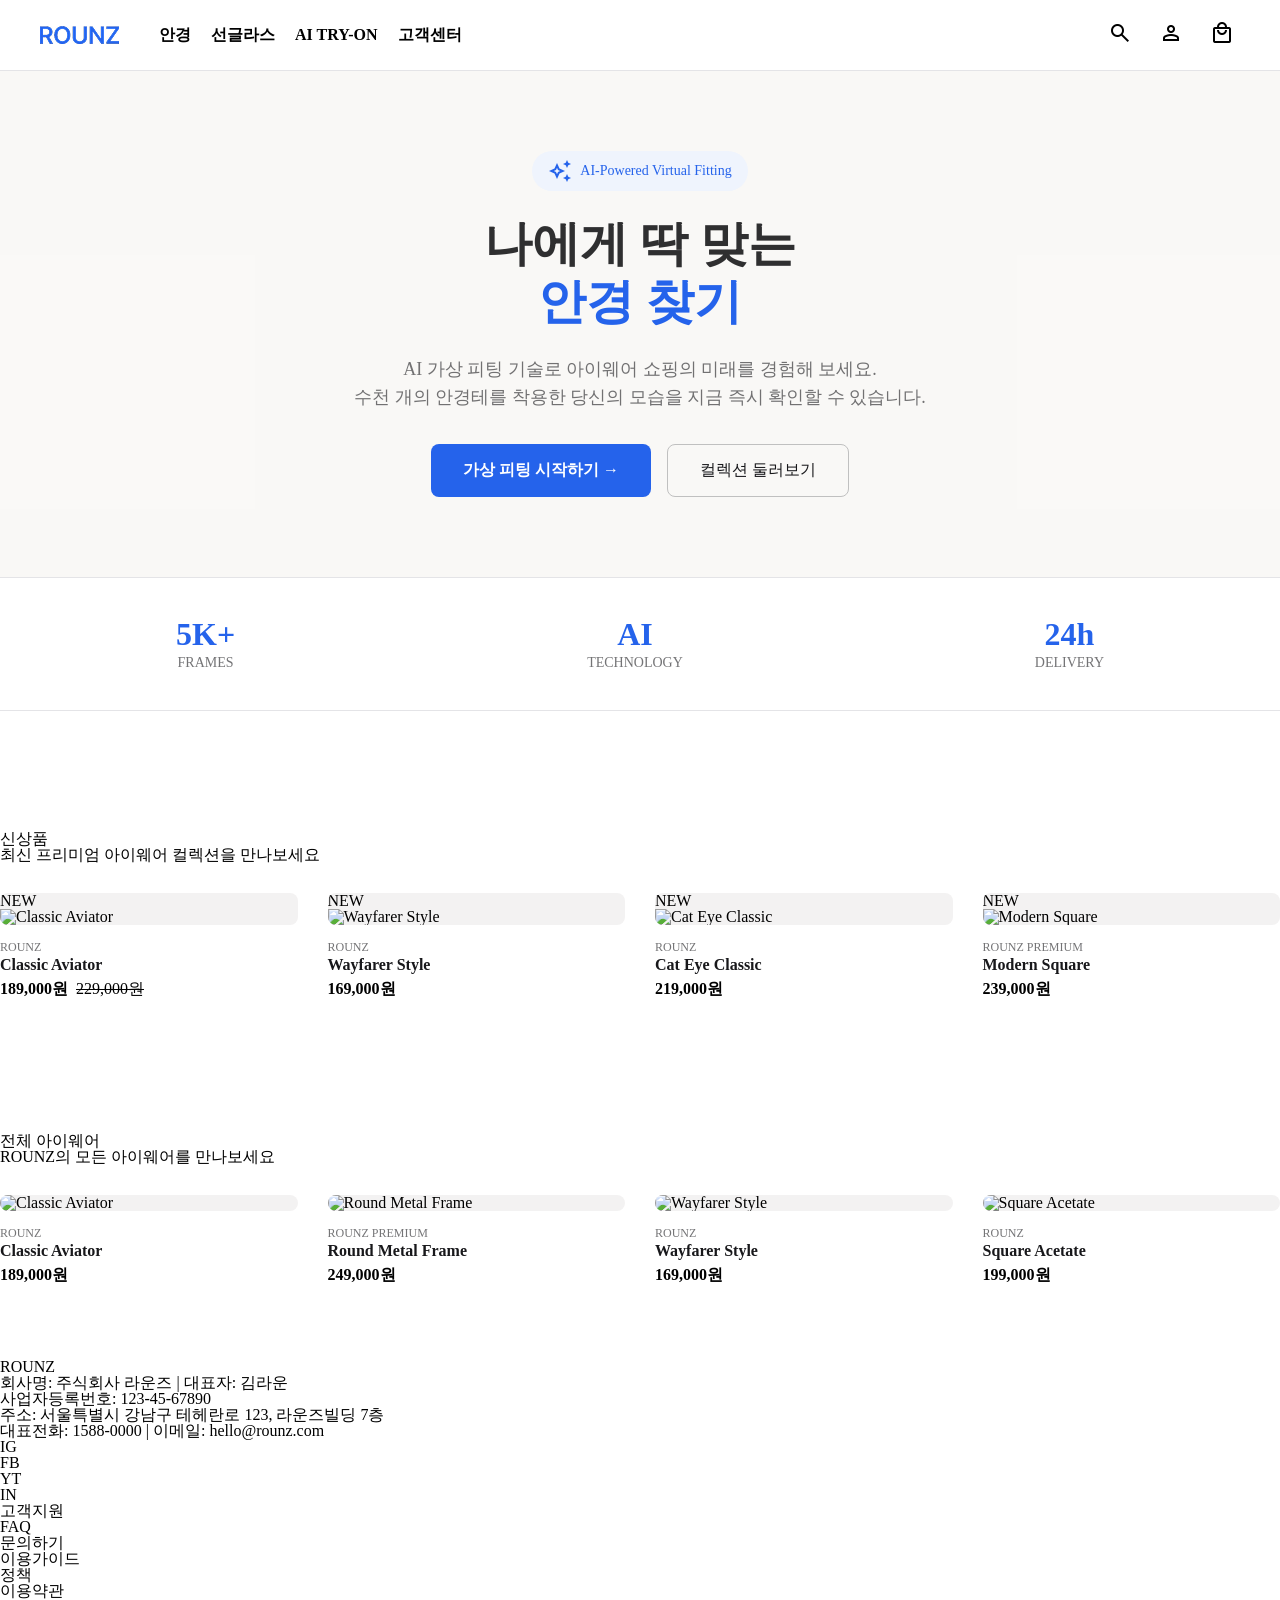
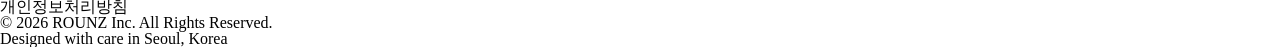
==== index.html @ 9fb31e86 "feat: 섹션 헤더 스타일링 및 컬러 변수 적용" ====
<!doctype html>
<html lang="ko">
  <head>
    <meta charset="UTF-8" />
    <meta name="viewport" content="width=device-width, initial-scale=1.0" />
    <title>ROUNZ - 2차 프로젝트</title>

    <link rel="preconnect" href="https://fonts.googleapis.com" />
    <link rel="preconnect" href="https://fonts.gstatic.com" crossorigin />
    <link
      href="https://fonts.googleapis.com/css2?family=Inter:wght@400;500;600;700&display=swap"
      rel="stylesheet"
    />

    <link
      rel="stylesheet"
      href="https://fonts.googleapis.com/css2?family=Material+Symbols+Outlined:opsz,wght,FILL,GRAD@24,400,0,0"
    />

    <link rel="stylesheet" href="./css/normalize.css" />
    <link rel="stylesheet" href="./css/reset.css" />
    <link rel="stylesheet" href="./css/common.css" />
  </head>
  <body>
    <!-- 메인 페이지 - 최수민 시작 -->
    <div class="app-container">
      <header class="header">
        <div class="header-left">
          <h1 class="logo">
            <a href="/">
              <img src="./img/LOGO-img.png" alt="ROUNZ" />
              <span class="blind">ROUNZ 로고</span>
            </a>
          </h1>

          <nav class="gnb">
            <ul class="gnb-list">
              <li><a href="#">안경</a></li>
              <li><a href="#">선글라스</a></li>
              <li><a href="#">AI TRY-ON</a></li>
              <li><a href="#">고객센터</a></li>
            </ul>
          </nav>
        </div>

        <div class="header-actions">
          <button class="icon-btn search-btn">
            <span class="material-symbols-outlined">search</span>
            <span class="blind">검색</span>
          </button>
          <button class="icon-btn user-btn">
            <span class="material-symbols-outlined">person</span>
            <span class="blind">마이페이지</span>
          </button>
          <button class="icon-btn cart-btn">
            <span class="material-symbols-outlined">local_mall</span>
            <span class="blind">장바구니</span>
          </button>
        </div>
      </header>

      <main>
        <section class="hero-section">
          <div class="ai-badge">
            <span class="material-symbols-outlined">auto_awesome</span>
            AI-Powered Virtual Fitting
          </div>
          <h1 class="hero-title">
            나에게 딱 맞는<br />
            <span class="text-primary">안경 찾기</span>
          </h1>
          <p class="hero-desc">
            AI 가상 피팅 기술로 아이웨어 쇼핑의 미래를 경험해 보세요.<br />
            수천 개의 안경테를 착용한 당신의 모습을 지금 즉시 확인할 수
            있습니다.
          </p>

          <div class="hero-buttons">
            <button class="btn primary-btn">가상 피팅 시작하기 →</button>
            <button class="btn secondary-btn">컬렉션 둘러보기</button>
          </div>
        </section>

        <section class="stats-section">
          <ul class="stats-list">
            <li class="stat-item">
              <strong class="stat-value">5K+</strong>
              <span class="stat-label">Frames</span>
            </li>
            <li class="stat-item">
              <strong class="stat-value">AI</strong>
              <span class="stat-label">Technology</span>
            </li>
            <li class="stat-item">
              <strong class="stat-value">24h</strong>
              <span class="stat-label">Delivery</span>
            </li>
          </ul>
        </section>

        <section class="product-section new-arrivals">
          <div class="section-header">
            <h2 class="section-title">신상품</h2>
            <p class="section-desc">
              최신 프리미엄 아이웨어 컬렉션을 만나보세요
            </p>
          </div>

          <ul class="product-grid">
            <li class="product-card">
              <div class="product-image-area">
                <span class="badge new-badge">NEW</span>
                <img
                  src="https://placehold.co/400x400/eeeeee/999999?text=Image"
                  alt="Classic Aviator"
                />
              </div>
              <div class="product-info">
                <span class="product-brand">ROUNZ</span>
                <h3 class="product-name">Classic Aviator</h3>
                <div class="color-options">
                  <span class="color-swatch silver"></span>
                  <span class="color-swatch yellow"></span>
                  <span class="color-swatch black"></span>
                </div>
                <div class="product-price-area">
                  <strong class="price">189,000원</strong>
                  <del class="original-price">229,000원</del>
                </div>
              </div>
            </li>
            <li class="product-card">
              <div class="product-image-area">
                <span class="badge new-badge">NEW</span>
                <img
                  src="https://placehold.co/400x400/eeeeee/999999?text=Image"
                  alt="Wayfarer Style"
                />
              </div>
              <div class="product-info">
                <span class="product-brand">ROUNZ</span>
                <h3 class="product-name">Wayfarer Style</h3>
                <div class="color-options">
                  <span class="color-swatch black"></span>
                  <span class="color-swatch brown"></span>
                </div>
                <div class="product-price-area">
                  <strong class="price">169,000원</strong>
                </div>
              </div>
            </li>
            <li class="product-card">
              <div class="product-image-area">
                <span class="badge new-badge">NEW</span>
                <img
                  src="https://placehold.co/400x400/eeeeee/999999?text=Image"
                  alt="Cat Eye Classic"
                />
              </div>
              <div class="product-info">
                <span class="product-brand">ROUNZ</span>
                <h3 class="product-name">Cat Eye Classic</h3>
                <div class="color-options">
                  <span class="color-swatch black"></span>
                  <span class="color-swatch brown"></span>
                  <span class="color-swatch silver"></span>
                </div>
                <div class="product-price-area">
                  <strong class="price">219,000원</strong>
                </div>
              </div>
            </li>
            <li class="product-card">
              <div class="product-image-area">
                <span class="badge new-badge">NEW</span>
                <img
                  src="https://placehold.co/400x400/eeeeee/999999?text=Image"
                  alt="Modern Square"
                />
              </div>
              <div class="product-info">
                <span class="product-brand">ROUNZ PREMIUM</span>
                <h3 class="product-name">Modern Square</h3>
                <div class="color-options">
                  <span class="color-swatch black"></span>
                </div>
                <div class="product-price-area">
                  <strong class="price">239,000원</strong>
                </div>
              </div>
            </li>
          </ul>
        </section>

        <section class="product-section all-eyewear">
          <div class="section-header">
            <h2 class="section-title">전체 아이웨어</h2>
            <p class="section-subtitle">ROUNZ의 모든 아이웨어를 만나보세요</p>
          </div>

          <ul class="product-grid">
            <li class="product-card">
              <div class="product-image-area">
                <img
                  src="https://placehold.co/400x400/eeeeee/999999?text=Image+1"
                  alt="Classic Aviator"
                />
              </div>
              <div class="product-info">
                <span class="product-brand">ROUNZ</span>
                <h3 class="product-name">Classic Aviator</h3>
                <div class="product-price-area">
                  <strong class="price">189,000원</strong>
                </div>
              </div>
            </li>
            <li class="product-card">
              <div class="product-image-area">
                <img
                  src="https://placehold.co/400x400/eeeeee/999999?text=Image+2"
                  alt="Round Metal Frame"
                />
              </div>
              <div class="product-info">
                <span class="product-brand">ROUNZ PREMIUM</span>
                <h3 class="product-name">Round Metal Frame</h3>
                <div class="product-price-area">
                  <strong class="price">249,000원</strong>
                </div>
              </div>
            </li>
            <li class="product-card">
              <div class="product-image-area">
                <img
                  src="https://placehold.co/400x400/eeeeee/999999?text=Image+3"
                  alt="Wayfarer Style"
                />
              </div>
              <div class="product-info">
                <span class="product-brand">ROUNZ</span>
                <h3 class="product-name">Wayfarer Style</h3>
                <div class="product-price-area">
                  <strong class="price">169,000원</strong>
                </div>
              </div>
            </li>
            <li class="product-card">
              <div class="product-image-area">
                <img
                  src="https://placehold.co/400x400/eeeeee/999999?text=Image+4"
                  alt="Square Acetate"
                />
              </div>
              <div class="product-info">
                <span class="product-brand">ROUNZ</span>
                <h3 class="product-name">Square Acetate</h3>
                <div class="product-price-area">
                  <strong class="price">199,000원</strong>
                </div>
              </div>
            </li>
          </ul>
        </section>
      </main>

      <footer class="footer">
        <h2 class="footer-logo">ROUNZ</h2>

        <address class="company-info">
          <p>회사명: 주식회사 라운즈 | 대표자: 김라운</p>
          <p>사업자등록번호: 123-45-67890</p>
          <p>주소: 서울특별시 강남구 테헤란로 123, 라운즈빌딩 7층</p>
          <p>대표전화: 1588-0000 | 이메일: hello@rounz.com</p>
        </address>

        <ul class="social-links">
          <li><a href="#" class="social-icon">IG</a></li>
          <li><a href="#" class="social-icon">FB</a></li>
          <li><a href="#" class="social-icon">YT</a></li>
          <li><a href="#" class="social-icon">IN</a></li>
        </ul>

        <div class="footer-menus">
          <div class="menu-group">
            <h3 class="menu-title">고객지원</h3>
            <ul>
              <li><a href="#">FAQ</a></li>
              <li><a href="#">문의하기</a></li>
              <li><a href="#">이용가이드</a></li>
            </ul>
          </div>
          <div class="menu-group">
            <h3 class="menu-title">정책</h3>
            <ul>
              <li><a href="#">이용약관</a></li>
              <li><a href="#">개인정보처리방침</a></li>
            </ul>
          </div>
        </div>

        <div class="copyright">
          <p>© 2026 ROUNZ Inc. All Rights Reserved.</p>
          <p>Designed with care in Seoul, Korea</p>
        </div>
      </footer>
    </div>
  </body>
</html>
<!-- 메인 페이지 - 최수민 끝 -->
---- css/common.css ----
@charset "UTF-8";
/* 주석을 꼭! 달아주세요. 본인 파트 옆에 이름 그리고 기능에 대한 주석
ex) 상품목록 - 송민혁
무슨무슨 기능
코드 블라블라
 */
/* 메인 페이지, Hero Section 스타일링 - 최수민 */
.blind {
  position: absolute;
  width: 1px;
  height: 1px;
  padding: 0;
  margin: -1px;
  overflow: hidden;
  clip: rect(0, 0, 0, 0);
  border: 0;
}

.header {
  display: flex;
  justify-content: space-between;
  align-items: center;
  padding: 20px 40px;
  border-bottom: 1px solid #e4e4e7;
}

.header .header-left {
  display: flex;
  align-items: center;
  gap: 40px;
}

.header .header-left .gnb-list {
  display: flex;
  gap: 20px;
  font-weight: 600;
}

.header .header-actions {
  display: flex;
  gap: 15px;
}

.hero-section {
  padding: 80px 0;
  text-align: center;
  background-color: rgba(249, 248, 246, 0.9);
}

.hero-section .ai-badge {
  display: inline-flex;
  align-items: center;
  gap: 8px;
  padding: 8px 16px;
  background-color: #eff4fd;
  color: #2563eb;
  border-radius: 20px;
  font-size: 14px;
  font-weight: 500;
}

.hero-section .hero-title {
  margin: 24px 0;
  font-size: 48px;
  font-weight: 700;
  line-height: 1.2;
  color: rgba(24, 24, 27, 0.9);
}
.hero-section .hero-title .text-primary {
  color: #2563eb;
}

.hero-section .hero-desc {
  margin-bottom: 32px;
  color: rgba(24, 24, 27, 0.6);
  font-size: 18px;
  line-height: 1.6;
}

.hero-section .hero-buttons {
  display: flex;
  justify-content: center;
  gap: 16px;
}

.hero-section .hero-buttons .primary-btn {
  background-color: #2563eb;
  color: #ffffff;
  padding: 16px 32px;
  border-radius: 8px;
  font-weight: 600;
}

.hero-section .hero-buttons .secondary-btn {
  background-color: transparent;
  border: 1px solid #c0c0c0;
  color: #18181b;
  padding: 16px 32px;
  border-radius: 8px;
}

.stats-section {
  padding: 40px 0;
  border-top: 1px solid #e4e4e7;
  border-bottom: 1px solid #e4e4e7;
  margin-bottom: 60px;
}
.stats-section .stats-list {
  display: flex;
  justify-content: space-around;
  align-items: center;
  list-style: none;
}
.stats-section .stats-list .stat-item {
  text-align: center;
}
.stats-section .stats-list .stat-item .stat-value {
  display: block;
  font-size: 32px;
  font-weight: 700;
  color: #2563eb;
  margin-bottom: 4px;
}
.stats-section .stats-list .stat-item .stat-label {
  font-size: 14px;
  color: rgba(24, 24, 27, 0.6);
  text-transform: uppercase;
}

.product-section {
  padding: 60px 0;
}

.product-section .product-grid {
  display: grid;
  grid-template-columns: repeat(4, 1fr);
  gap: 30px;
  margin-top: 30px;
}

.product-section .product-grid .product-card {
  display: flex;
  flex-direction: column;
}

.product-section .product-grid .product-card .product-image-area {
  position: relative;
  overflow: hidden;
  border-radius: 8px;
  background-color: #f3f2f2;
}

.product-section .product-grid .product-card .product-image-area img {
  width: 100%;
  display: block;
  transition: transform 0.4s ease;
}

.product-section .product-grid .product-card .product-info {
  padding: 16px 0;
}

.product-section .product-grid .product-card .product-info .product-brand {
  display: block;
  margin-bottom: 4px;
  font-size: 12px;
  color: rgba(24, 24, 27, 0.6);
}

.product-section .product-grid .product-card .product-info .product-name {
  margin-bottom: 8px;
  font-size: 16px;
  font-weight: 600;
  color: #18181b;
}

.product-section .product-grid .product-card .product-info .product-price-area {
  display: flex;
  align-items: center;
  gap: 8px;
}

.product-section .product-grid .product-card .product-info .product-price-area .price {
  font-size: 16px;
  font-weight: 700;
}

.product-section .product-grid .product-card:hover .product-image-area img {
  transform: scale(1.05);
}/*# sourceMappingURL=common.css.map */
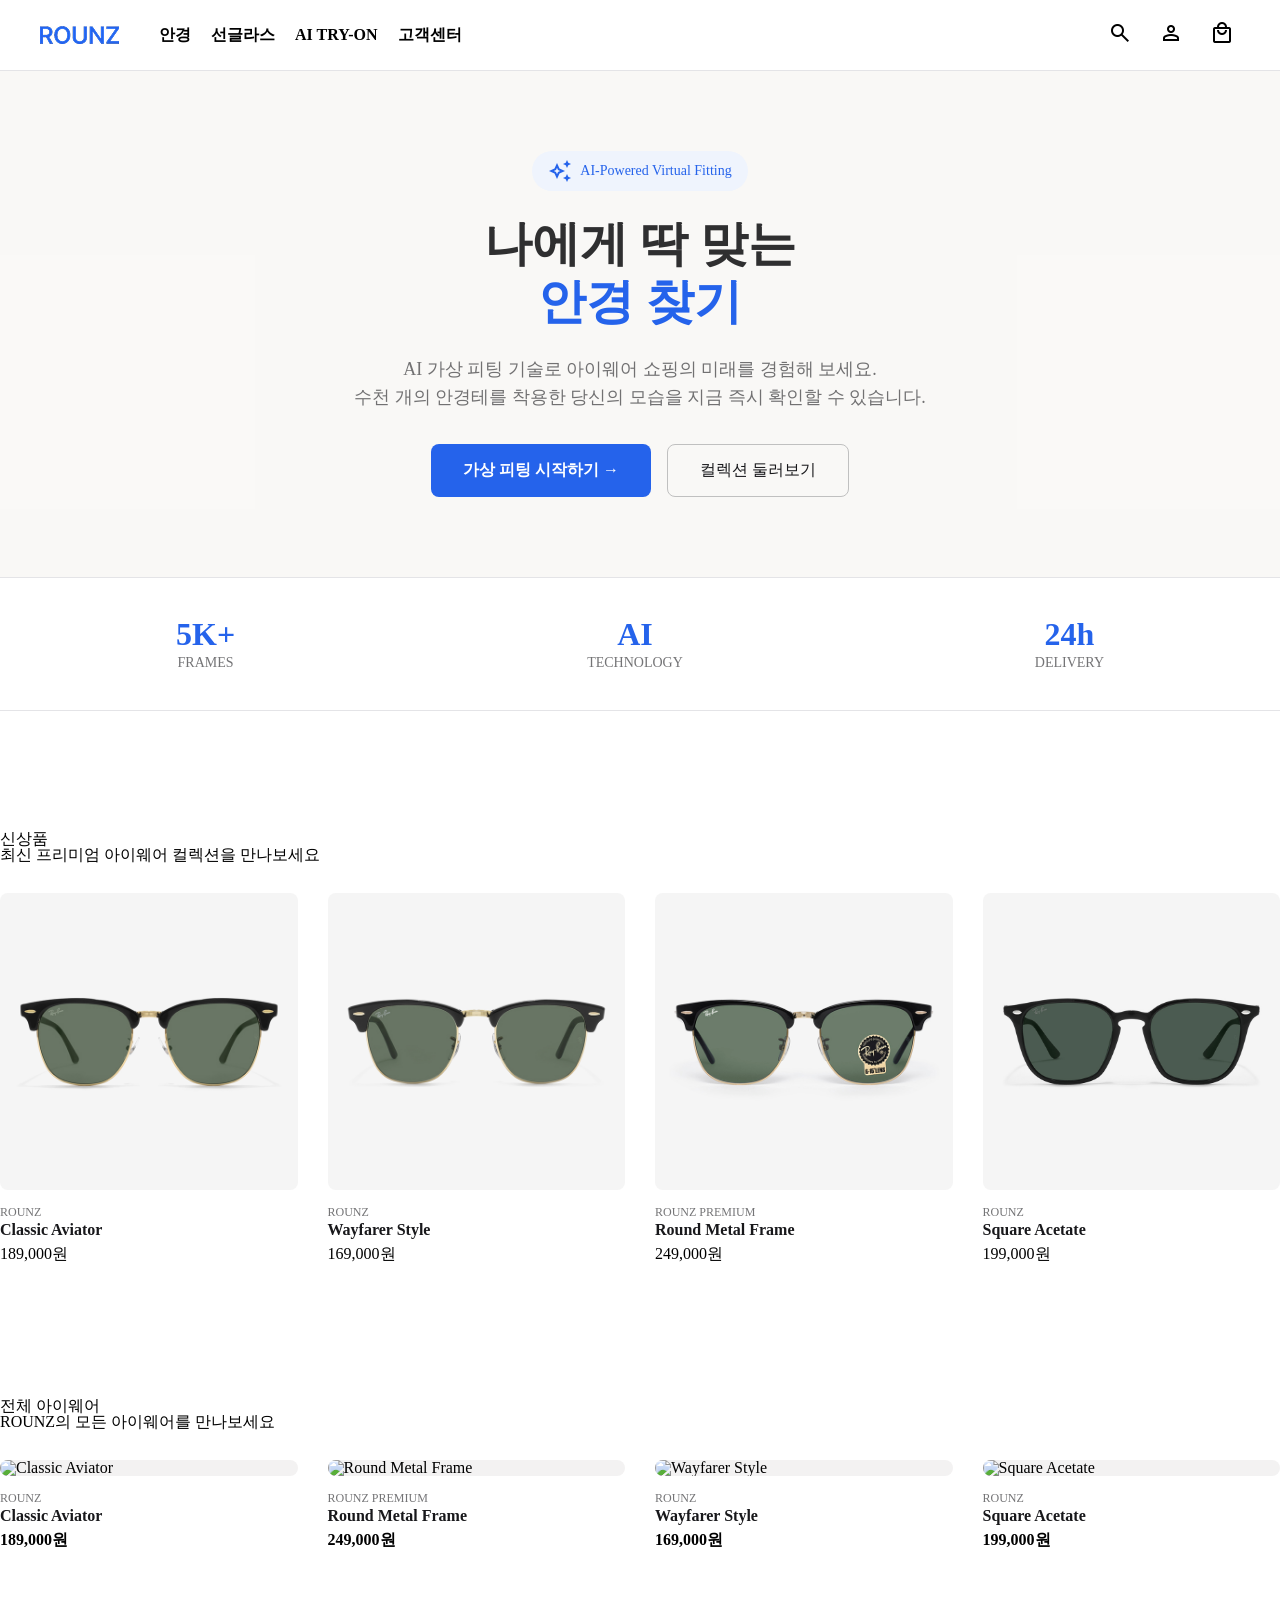
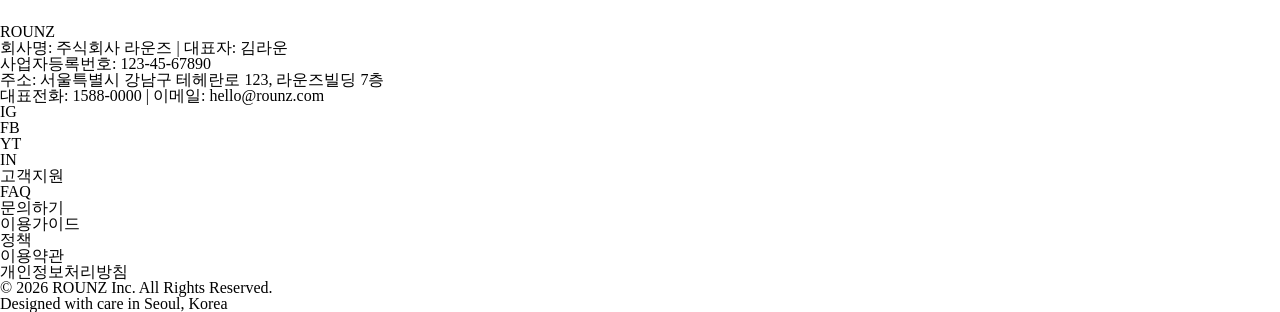
==== commit 4f957091: "feat: 상품 데이터 모듈화, 동적 렌더링 구현 및 이미지 추가" ====
--- a/index.html
+++ b/index.html
@@ -304,6 +304,8 @@
         </div>
       </footer>
     </div>
+    <script type="module" src="./js/common.js"></script>
+</body>
   </body>
 </html>
 <!-- 메인 페이지 - 최수민 끝 -->
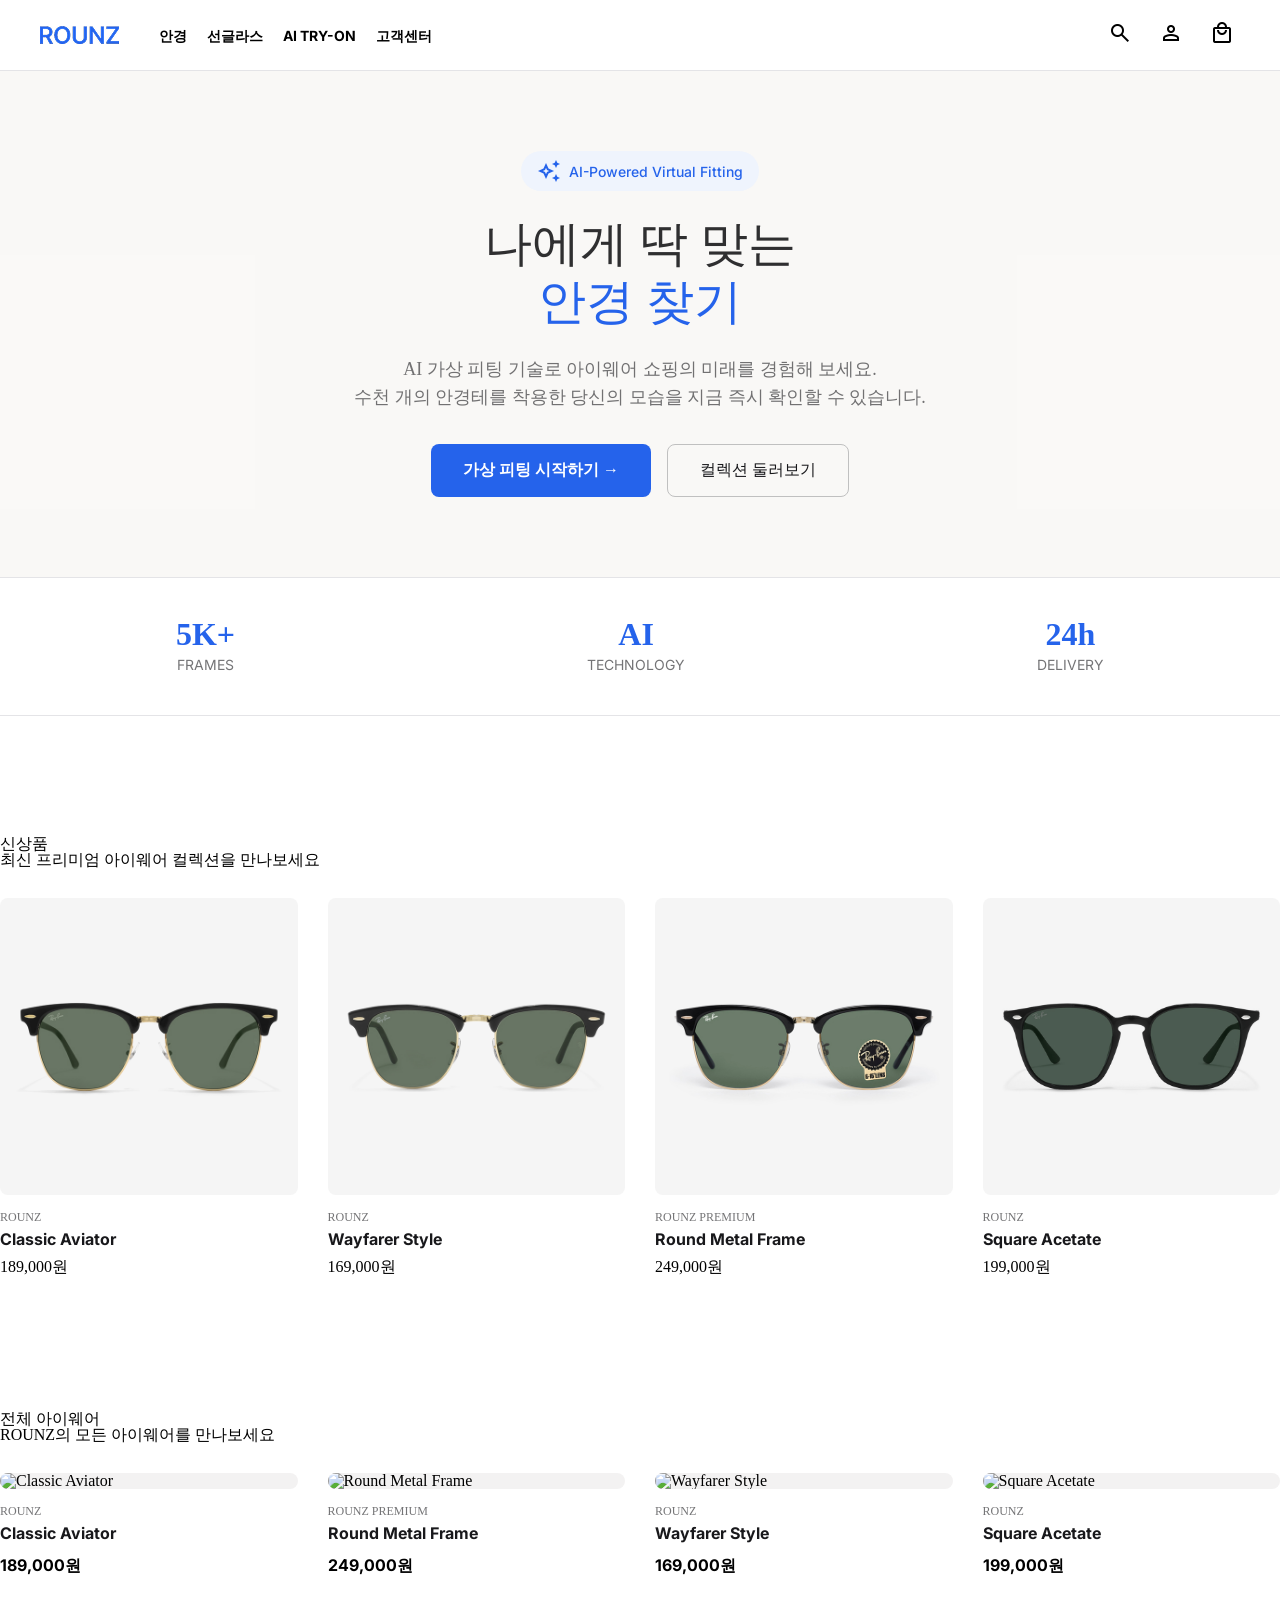
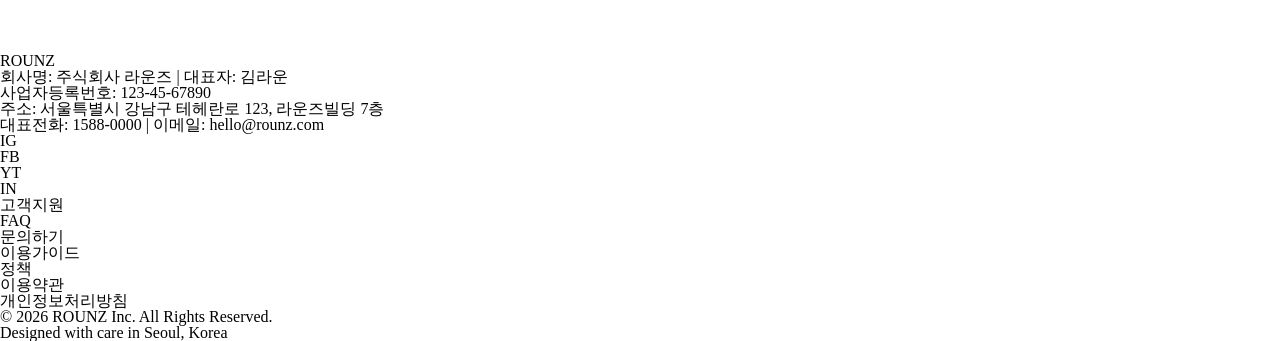
==== commit 98e253d4: "refactor: soomln branch 기반 상품상세 페이지 구조 개선" ====
--- a/index.html
+++ b/index.html
@@ -20,6 +20,8 @@
     <link rel="stylesheet" href="./css/normalize.css" />
     <link rel="stylesheet" href="./css/reset.css" />
     <link rel="stylesheet" href="./css/common.css" />
+    <link rel="stylesheet" href="./css/header.css">
+    <link rel="stylesheet" href="./css/main.css">
   </head>
   <body>
     <!-- 메인 페이지 - 최수민 시작 -->
--- a/css/common.css
+++ b/css/common.css
@@ -14,177 +14,4 @@
   overflow: hidden;
   clip: rect(0, 0, 0, 0);
   border: 0;
-}
-
-.header {
-  display: flex;
-  justify-content: space-between;
-  align-items: center;
-  padding: 20px 40px;
-  border-bottom: 1px solid #e4e4e7;
-}
-
-.header .header-left {
-  display: flex;
-  align-items: center;
-  gap: 40px;
-}
-
-.header .header-left .gnb-list {
-  display: flex;
-  gap: 20px;
-  font-weight: 600;
-}
-
-.header .header-actions {
-  display: flex;
-  gap: 15px;
-}
-
-.hero-section {
-  padding: 80px 0;
-  text-align: center;
-  background-color: rgba(249, 248, 246, 0.9);
-}
-
-.hero-section .ai-badge {
-  display: inline-flex;
-  align-items: center;
-  gap: 8px;
-  padding: 8px 16px;
-  background-color: #eff4fd;
-  color: #2563eb;
-  border-radius: 20px;
-  font-size: 14px;
-  font-weight: 500;
-}
-
-.hero-section .hero-title {
-  margin: 24px 0;
-  font-size: 48px;
-  font-weight: 700;
-  line-height: 1.2;
-  color: rgba(24, 24, 27, 0.9);
-}
-.hero-section .hero-title .text-primary {
-  color: #2563eb;
-}
-
-.hero-section .hero-desc {
-  margin-bottom: 32px;
-  color: rgba(24, 24, 27, 0.6);
-  font-size: 18px;
-  line-height: 1.6;
-}
-
-.hero-section .hero-buttons {
-  display: flex;
-  justify-content: center;
-  gap: 16px;
-}
-
-.hero-section .hero-buttons .primary-btn {
-  background-color: #2563eb;
-  color: #ffffff;
-  padding: 16px 32px;
-  border-radius: 8px;
-  font-weight: 600;
-}
-
-.hero-section .hero-buttons .secondary-btn {
-  background-color: transparent;
-  border: 1px solid #c0c0c0;
-  color: #18181b;
-  padding: 16px 32px;
-  border-radius: 8px;
-}
-
-.stats-section {
-  padding: 40px 0;
-  border-top: 1px solid #e4e4e7;
-  border-bottom: 1px solid #e4e4e7;
-  margin-bottom: 60px;
-}
-.stats-section .stats-list {
-  display: flex;
-  justify-content: space-around;
-  align-items: center;
-  list-style: none;
-}
-.stats-section .stats-list .stat-item {
-  text-align: center;
-}
-.stats-section .stats-list .stat-item .stat-value {
-  display: block;
-  font-size: 32px;
-  font-weight: 700;
-  color: #2563eb;
-  margin-bottom: 4px;
-}
-.stats-section .stats-list .stat-item .stat-label {
-  font-size: 14px;
-  color: rgba(24, 24, 27, 0.6);
-  text-transform: uppercase;
-}
-
-.product-section {
-  padding: 60px 0;
-}
-
-.product-section .product-grid {
-  display: grid;
-  grid-template-columns: repeat(4, 1fr);
-  gap: 30px;
-  margin-top: 30px;
-}
-
-.product-section .product-grid .product-card {
-  display: flex;
-  flex-direction: column;
-}
-
-.product-section .product-grid .product-card .product-image-area {
-  position: relative;
-  overflow: hidden;
-  border-radius: 8px;
-  background-color: #f3f2f2;
-}
-
-.product-section .product-grid .product-card .product-image-area img {
-  width: 100%;
-  display: block;
-  transition: transform 0.4s ease;
-}
-
-.product-section .product-grid .product-card .product-info {
-  padding: 16px 0;
-}
-
-.product-section .product-grid .product-card .product-info .product-brand {
-  display: block;
-  margin-bottom: 4px;
-  font-size: 12px;
-  color: rgba(24, 24, 27, 0.6);
-}
-
-.product-section .product-grid .product-card .product-info .product-name {
-  margin-bottom: 8px;
-  font-size: 16px;
-  font-weight: 600;
-  color: #18181b;
-}
-
-.product-section .product-grid .product-card .product-info .product-price-area {
-  display: flex;
-  align-items: center;
-  gap: 8px;
-}
-
-.product-section .product-grid .product-card .product-info .product-price-area .price {
-  font-size: 16px;
-  font-weight: 700;
-}
-
-.product-section .product-grid .product-card:hover .product-image-area img {
-  transform: scale(1.05);
 }/*# sourceMappingURL=common.css.map */
--- a/css/header.css
+++ b/css/header.css
@@ -0,0 +1,27 @@
+.header {
+  display: flex;
+  justify-content: space-between;
+  align-items: center;
+  padding: 20px 40px;
+  border-bottom: 1px solid #e4e4e7;
+}
+
+.header .header-left {
+  display: flex;
+  align-items: center;
+  gap: 40px;
+}
+
+.header .header-left .gnb-list {
+  display: flex;
+  gap: 20px;
+  font-family: "Inter", sans-serif;
+  font-size: 14px;
+  font-weight: 700;
+  line-height: 1.5;
+}
+
+.header .header-actions {
+  display: flex;
+  gap: 15px;
+}/*# sourceMappingURL=header.css.map */
--- a/css/main.css
+++ b/css/main.css
@@ -0,0 +1,157 @@
+.hero-section {
+  padding: 80px 0;
+  text-align: center;
+  background-color: rgba(249, 248, 246, 0.9);
+}
+
+.hero-section .ai-badge {
+  display: inline-flex;
+  align-items: center;
+  gap: 8px;
+  padding: 8px 16px;
+  background-color: #eff4fd;
+  color: #2563eb;
+  border-radius: 20px;
+  font-family: "Inter", sans-serif;
+  font-size: 14px;
+  font-weight: 500;
+  line-height: 1.5;
+}
+
+.hero-section .hero-title {
+  margin: 24px 0;
+  font-size: 48px;
+  font-weight: 500;
+  line-height: 1.2;
+  color: rgba(24, 24, 27, 0.9);
+}
+.hero-section .hero-title .text-primary {
+  color: #2563eb;
+}
+
+.hero-section .hero-desc {
+  margin-bottom: 32px;
+  color: rgba(24, 24, 27, 0.6);
+  font-size: 18px;
+  line-height: 1.6;
+}
+
+.hero-section .hero-buttons {
+  display: flex;
+  justify-content: center;
+  gap: 16px;
+}
+
+.hero-section .hero-buttons .primary-btn {
+  background-color: #2563eb;
+  color: #ffffff;
+  padding: 16px 32px;
+  border-radius: 8px;
+  font-weight: 700;
+}
+
+.hero-section .hero-buttons .secondary-btn {
+  background-color: transparent;
+  border: 1px solid #c0c0c0;
+  color: #18181b;
+  padding: 16px 32px;
+  border-radius: 8px;
+}
+
+.stats-section {
+  padding: 40px 0;
+  border-top: 1px solid #e4e4e7;
+  border-bottom: 1px solid #e4e4e7;
+  margin-bottom: 60px;
+}
+.stats-section .stats-list {
+  display: flex;
+  justify-content: space-around;
+  align-items: center;
+  list-style: none;
+}
+.stats-section .stats-list .stat-item {
+  text-align: center;
+}
+.stats-section .stats-list .stat-item .stat-value {
+  display: block;
+  font-size: 32px;
+  font-weight: 700;
+  color: #2563eb;
+  margin-bottom: 4px;
+}
+.stats-section .stats-list .stat-item .stat-label {
+  font-family: "Inter", sans-serif;
+  font-size: 14px;
+  font-weight: 400;
+  line-height: 1.5;
+  color: rgba(24, 24, 27, 0.6);
+  text-transform: uppercase;
+}
+
+.product-section {
+  padding: 60px 0;
+}
+
+.product-section .product-grid {
+  display: grid;
+  grid-template-columns: repeat(4, 1fr);
+  gap: 30px;
+  margin-top: 30px;
+}
+
+.product-section .product-grid .product-card {
+  display: flex;
+  flex-direction: column;
+}
+
+.product-section .product-grid .product-card .product-image-area {
+  position: relative;
+  overflow: hidden;
+  border-radius: 8px;
+  background-color: #f3f2f2;
+}
+
+.product-section .product-grid .product-card .product-image-area img {
+  width: 100%;
+  display: block;
+  transition: transform 0.4s ease;
+}
+
+.product-section .product-grid .product-card .product-info {
+  padding: 16px 0;
+}
+
+.product-section .product-grid .product-card .product-info .product-brand {
+  display: block;
+  margin-bottom: 4px;
+  font-size: 12px;
+  color: rgba(24, 24, 27, 0.6);
+}
+
+.product-section .product-grid .product-card .product-info .product-name {
+  margin-bottom: 8px;
+  font-size: 16px;
+  font-family: "Inter", sans-serif;
+  font-size: 16px;
+  font-weight: 700;
+  line-height: 1.5;
+  color: #18181b;
+}
+
+.product-section .product-grid .product-card .product-info .product-price-area {
+  display: flex;
+  align-items: center;
+  gap: 8px;
+}
+
+.product-section .product-grid .product-card .product-info .product-price-area .price {
+  font-family: "Inter", sans-serif;
+  font-size: 16px;
+  font-weight: 700;
+  line-height: 1.5;
+}
+
+.product-section .product-grid .product-card:hover .product-image-area img {
+  transform: scale(1.05);
+}/*# sourceMappingURL=main.css.map */
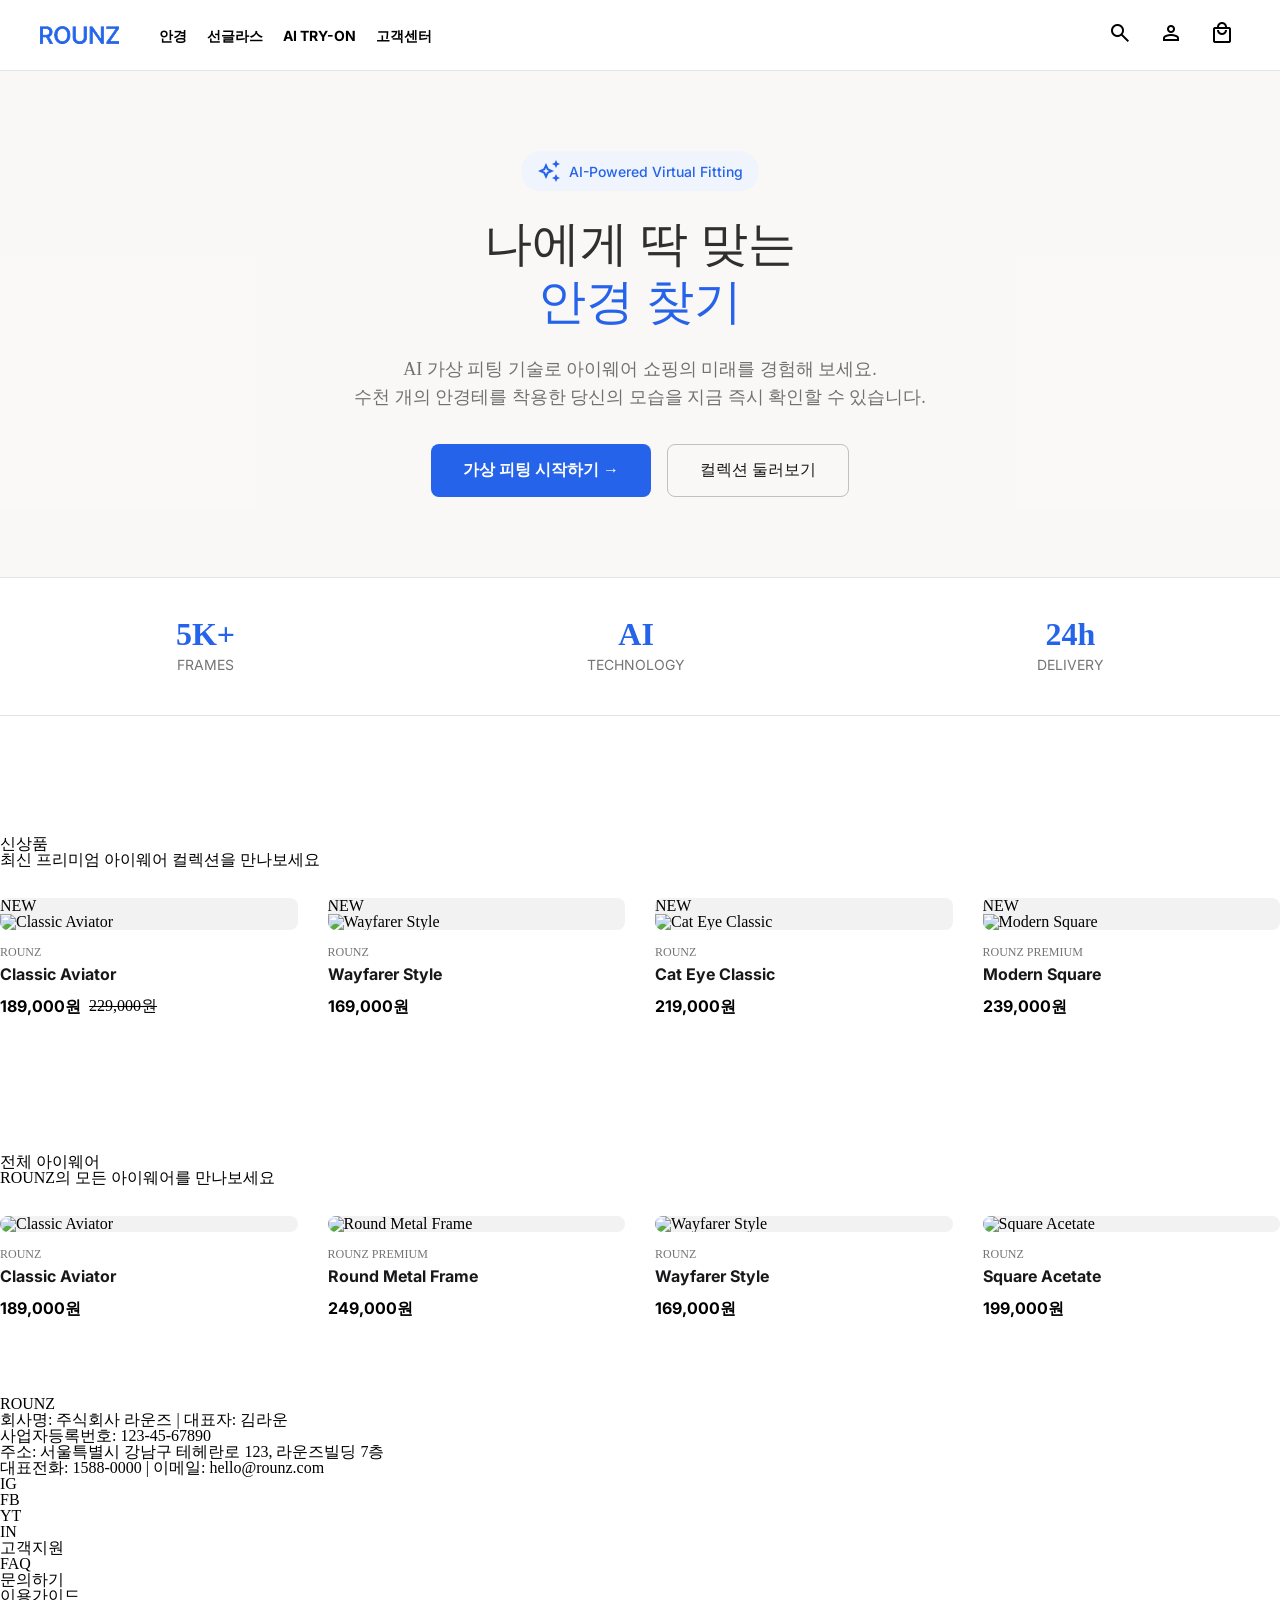
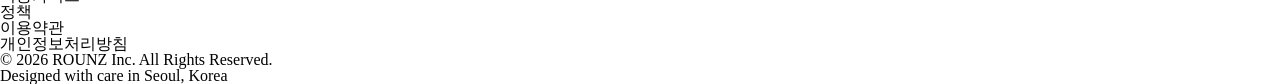
==== commit 6586b3f9: "Merge branch 'main' into subpage" ====
--- a/index.html
+++ b/index.html
@@ -20,294 +20,255 @@
     <link rel="stylesheet" href="./css/normalize.css" />
     <link rel="stylesheet" href="./css/reset.css" />
     <link rel="stylesheet" href="./css/common.css" />
-    <link rel="stylesheet" href="./css/header.css">
-    <link rel="stylesheet" href="./css/main.css">
+    <link rel="stylesheet" href="./css/main.css" />
   </head>
   <body>
     <!-- 메인 페이지 - 최수민 시작 -->
-    <div class="app-container">
-      <header class="header">
-        <div class="header-left">
-          <h1 class="logo">
-            <a href="/">
-              <img src="./img/LOGO-img.png" alt="ROUNZ" />
-              <span class="blind">ROUNZ 로고</span>
-            </a>
-          </h1>
-
-          <nav class="gnb">
-            <ul class="gnb-list">
-              <li><a href="#">안경</a></li>
-              <li><a href="#">선글라스</a></li>
-              <li><a href="#">AI TRY-ON</a></li>
-              <li><a href="#">고객센터</a></li>
-            </ul>
-          </nav>
-        </div>
-
-        <div class="header-actions">
-          <button class="icon-btn search-btn">
-            <span class="material-symbols-outlined">search</span>
-            <span class="blind">검색</span>
-          </button>
-          <button class="icon-btn user-btn">
-            <span class="material-symbols-outlined">person</span>
-            <span class="blind">마이페이지</span>
-          </button>
-          <button class="icon-btn cart-btn">
-            <span class="material-symbols-outlined">local_mall</span>
-            <span class="blind">장바구니</span>
-          </button>
-        </div>
-      </header>
-
-      <main>
-        <section class="hero-section">
-          <div class="ai-badge">
-            <span class="material-symbols-outlined">auto_awesome</span>
-            AI-Powered Virtual Fitting
-          </div>
-          <h1 class="hero-title">
+    <header id="header"></header>
+
+    <main>
+      <section class="hero-section">
+        <div class="ai-badge">
+          <span class="material-symbols-outlined">auto_awesome</span>
+          <p>AI-Powered Virtual Fitting</p>
+        </div>
+        <h1 class="hero-title">
+          <p>
             나에게 딱 맞는<br />
             <span class="text-primary">안경 찾기</span>
-          </h1>
-          <p class="hero-desc">
-            AI 가상 피팅 기술로 아이웨어 쇼핑의 미래를 경험해 보세요.<br />
-            수천 개의 안경테를 착용한 당신의 모습을 지금 즉시 확인할 수
-            있습니다.
           </p>
-
-          <div class="hero-buttons">
-            <button class="btn primary-btn">가상 피팅 시작하기 →</button>
-            <button class="btn secondary-btn">컬렉션 둘러보기</button>
-          </div>
-        </section>
-
-        <section class="stats-section">
-          <ul class="stats-list">
-            <li class="stat-item">
-              <strong class="stat-value">5K+</strong>
-              <span class="stat-label">Frames</span>
-            </li>
-            <li class="stat-item">
-              <strong class="stat-value">AI</strong>
-              <span class="stat-label">Technology</span>
-            </li>
-            <li class="stat-item">
-              <strong class="stat-value">24h</strong>
-              <span class="stat-label">Delivery</span>
-            </li>
+        </h1>
+        <p class="hero-desc">
+          AI 가상 피팅 기술로 아이웨어 쇼핑의 미래를 경험해 보세요.<br />
+          수천 개의 안경테를 착용한 당신의 모습을 지금 즉시 확인할 수 있습니다.
+        </p>
+
+        <div class="hero-buttons">
+          <button class="btn primary-btn">가상 피팅 시작하기 →</button>
+          <button class="btn secondary-btn">컬렉션 둘러보기</button>
+        </div>
+      </section>
+
+      <section class="stats-section">
+        <ul class="stats-list">
+          <li class="stat-item">
+            <strong class="stat-value">5K+</strong>
+            <span class="stat-label">Frames</span>
+          </li>
+          <li class="stat-item">
+            <strong class="stat-value">AI</strong>
+            <span class="stat-label">Technology</span>
+          </li>
+          <li class="stat-item">
+            <strong class="stat-value">24h</strong>
+            <span class="stat-label">Delivery</span>
+          </li>
+        </ul>
+      </section>
+
+      <section class="product-section new-arrivals">
+        <div class="section-header">
+          <h2 class="section-title">신상품</h2>
+          <p class="section-desc">최신 프리미엄 아이웨어 컬렉션을 만나보세요</p>
+        </div>
+
+        <ul class="product-grid">
+          <li class="product-card">
+            <div class="product-image-area">
+              <span class="badge new-badge">NEW</span>
+              <img
+                src="https://placehold.co/400x400/eeeeee/999999?text=Image"
+                alt="Classic Aviator"
+              />
+            </div>
+            <div class="product-info">
+              <span class="product-brand">ROUNZ</span>
+              <h3 class="product-name">Classic Aviator</h3>
+              <div class="color-options">
+                <span class="color-swatch silver"></span>
+                <span class="color-swatch yellow"></span>
+                <span class="color-swatch black"></span>
+              </div>
+              <div class="product-price-area">
+                <strong class="price">189,000원</strong>
+                <s class="original-price">229,000원</s>
+              </div>
+            </div>
+          </li>
+          <li class="product-card">
+            <div class="product-image-area">
+              <span class="badge new-badge">NEW</span>
+              <img
+                src="https://placehold.co/400x400/eeeeee/999999?text=Image"
+                alt="Wayfarer Style"
+              />
+            </div>
+            <div class="product-info">
+              <span class="product-brand">ROUNZ</span>
+              <h3 class="product-name">Wayfarer Style</h3>
+              <div class="color-options">
+                <span class="color-swatch black"></span>
+                <span class="color-swatch brown"></span>
+              </div>
+              <div class="product-price-area">
+                <strong class="price">169,000원</strong>
+              </div>
+            </div>
+          </li>
+          <li class="product-card">
+            <div class="product-image-area">
+              <span class="badge new-badge">NEW</span>
+              <img
+                src="https://placehold.co/400x400/eeeeee/999999?text=Image"
+                alt="Cat Eye Classic"
+              />
+            </div>
+            <div class="product-info">
+              <span class="product-brand">ROUNZ</span>
+              <h3 class="product-name">Cat Eye Classic</h3>
+              <div class="color-options">
+                <span class="color-swatch black"></span>
+                <span class="color-swatch brown"></span>
+                <span class="color-swatch silver"></span>
+              </div>
+              <div class="product-price-area">
+                <strong class="price">219,000원</strong>
+              </div>
+            </div>
+          </li>
+          <li class="product-card">
+            <div class="product-image-area">
+              <span class="badge new-badge">NEW</span>
+              <img
+                src="https://placehold.co/400x400/eeeeee/999999?text=Image"
+                alt="Modern Square"
+              />
+            </div>
+            <div class="product-info">
+              <span class="product-brand">ROUNZ PREMIUM</span>
+              <h3 class="product-name">Modern Square</h3>
+              <div class="color-options">
+                <span class="color-swatch black"></span>
+              </div>
+              <div class="product-price-area">
+                <strong class="price">239,000원</strong>
+              </div>
+            </div>
+          </li>
+        </ul>
+      </section>
+
+      <section class="product-section all-eyewear">
+        <div class="section-header">
+          <h2 class="section-title">전체 아이웨어</h2>
+          <p class="section-subtitle">ROUNZ의 모든 아이웨어를 만나보세요</p>
+        </div>
+
+        <ul class="product-grid">
+          <li class="product-card">
+            <div class="product-image-area">
+              <img
+                src="https://placehold.co/400x400/eeeeee/999999?text=Image+1"
+                alt="Classic Aviator"
+              />
+            </div>
+            <div class="product-info">
+              <span class="product-brand">ROUNZ</span>
+              <h3 class="product-name">Classic Aviator</h3>
+              <div class="product-price-area">
+                <strong class="price">189,000원</strong>
+              </div>
+            </div>
+          </li>
+          <li class="product-card">
+            <div class="product-image-area">
+              <img
+                src="https://placehold.co/400x400/eeeeee/999999?text=Image+2"
+                alt="Round Metal Frame"
+              />
+            </div>
+            <div class="product-info">
+              <span class="product-brand">ROUNZ PREMIUM</span>
+              <h3 class="product-name">Round Metal Frame</h3>
+              <div class="product-price-area">
+                <strong class="price">249,000원</strong>
+              </div>
+            </div>
+          </li>
+          <li class="product-card">
+            <div class="product-image-area">
+              <img
+                src="https://placehold.co/400x400/eeeeee/999999?text=Image+3"
+                alt="Wayfarer Style"
+              />
+            </div>
+            <div class="product-info">
+              <span class="product-brand">ROUNZ</span>
+              <h3 class="product-name">Wayfarer Style</h3>
+              <div class="product-price-area">
+                <strong class="price">169,000원</strong>
+              </div>
+            </div>
+          </li>
+          <li class="product-card">
+            <div class="product-image-area">
+              <img
+                src="https://placehold.co/400x400/eeeeee/999999?text=Image+4"
+                alt="Square Acetate"
+              />
+            </div>
+            <div class="product-info">
+              <span class="product-brand">ROUNZ</span>
+              <h3 class="product-name">Square Acetate</h3>
+              <div class="product-price-area">
+                <strong class="price">199,000원</strong>
+              </div>
+            </div>
+          </li>
+        </ul>
+      </section>
+    </main>
+
+    <footer class="footer">
+      <h2 class="footer-logo">ROUNZ</h2>
+
+      <address class="company-info">
+        <p>회사명: 주식회사 라운즈 | 대표자: 김라운</p>
+        <p>사업자등록번호: 123-45-67890</p>
+        <p>주소: 서울특별시 강남구 테헤란로 123, 라운즈빌딩 7층</p>
+        <p>대표전화: 1588-0000 | 이메일: hello@rounz.com</p>
+      </address>
+
+      <ul class="social-links">
+        <li><a href="#" class="social-icon">IG</a></li>
+        <li><a href="#" class="social-icon">FB</a></li>
+        <li><a href="#" class="social-icon">YT</a></li>
+        <li><a href="#" class="social-icon">IN</a></li>
+      </ul>
+
+      <div class="footer-menus">
+        <div class="menu-group">
+          <h3 class="menu-title">고객지원</h3>
+          <ul>
+            <li><a href="#">FAQ</a></li>
+            <li><a href="#">문의하기</a></li>
+            <li><a href="#">이용가이드</a></li>
           </ul>
-        </section>
-
-        <section class="product-section new-arrivals">
-          <div class="section-header">
-            <h2 class="section-title">신상품</h2>
-            <p class="section-desc">
-              최신 프리미엄 아이웨어 컬렉션을 만나보세요
-            </p>
-          </div>
-
-          <ul class="product-grid">
-            <li class="product-card">
-              <div class="product-image-area">
-                <span class="badge new-badge">NEW</span>
-                <img
-                  src="https://placehold.co/400x400/eeeeee/999999?text=Image"
-                  alt="Classic Aviator"
-                />
-              </div>
-              <div class="product-info">
-                <span class="product-brand">ROUNZ</span>
-                <h3 class="product-name">Classic Aviator</h3>
-                <div class="color-options">
-                  <span class="color-swatch silver"></span>
-                  <span class="color-swatch yellow"></span>
-                  <span class="color-swatch black"></span>
-                </div>
-                <div class="product-price-area">
-                  <strong class="price">189,000원</strong>
-                  <del class="original-price">229,000원</del>
-                </div>
-              </div>
-            </li>
-            <li class="product-card">
-              <div class="product-image-area">
-                <span class="badge new-badge">NEW</span>
-                <img
-                  src="https://placehold.co/400x400/eeeeee/999999?text=Image"
-                  alt="Wayfarer Style"
-                />
-              </div>
-              <div class="product-info">
-                <span class="product-brand">ROUNZ</span>
-                <h3 class="product-name">Wayfarer Style</h3>
-                <div class="color-options">
-                  <span class="color-swatch black"></span>
-                  <span class="color-swatch brown"></span>
-                </div>
-                <div class="product-price-area">
-                  <strong class="price">169,000원</strong>
-                </div>
-              </div>
-            </li>
-            <li class="product-card">
-              <div class="product-image-area">
-                <span class="badge new-badge">NEW</span>
-                <img
-                  src="https://placehold.co/400x400/eeeeee/999999?text=Image"
-                  alt="Cat Eye Classic"
-                />
-              </div>
-              <div class="product-info">
-                <span class="product-brand">ROUNZ</span>
-                <h3 class="product-name">Cat Eye Classic</h3>
-                <div class="color-options">
-                  <span class="color-swatch black"></span>
-                  <span class="color-swatch brown"></span>
-                  <span class="color-swatch silver"></span>
-                </div>
-                <div class="product-price-area">
-                  <strong class="price">219,000원</strong>
-                </div>
-              </div>
-            </li>
-            <li class="product-card">
-              <div class="product-image-area">
-                <span class="badge new-badge">NEW</span>
-                <img
-                  src="https://placehold.co/400x400/eeeeee/999999?text=Image"
-                  alt="Modern Square"
-                />
-              </div>
-              <div class="product-info">
-                <span class="product-brand">ROUNZ PREMIUM</span>
-                <h3 class="product-name">Modern Square</h3>
-                <div class="color-options">
-                  <span class="color-swatch black"></span>
-                </div>
-                <div class="product-price-area">
-                  <strong class="price">239,000원</strong>
-                </div>
-              </div>
-            </li>
+        </div>
+        <div class="menu-group">
+          <h3 class="menu-title">정책</h3>
+          <ul>
+            <li><a href="#">이용약관</a></li>
+            <li><a href="#">개인정보처리방침</a></li>
           </ul>
-        </section>
-
-        <section class="product-section all-eyewear">
-          <div class="section-header">
-            <h2 class="section-title">전체 아이웨어</h2>
-            <p class="section-subtitle">ROUNZ의 모든 아이웨어를 만나보세요</p>
-          </div>
-
-          <ul class="product-grid">
-            <li class="product-card">
-              <div class="product-image-area">
-                <img
-                  src="https://placehold.co/400x400/eeeeee/999999?text=Image+1"
-                  alt="Classic Aviator"
-                />
-              </div>
-              <div class="product-info">
-                <span class="product-brand">ROUNZ</span>
-                <h3 class="product-name">Classic Aviator</h3>
-                <div class="product-price-area">
-                  <strong class="price">189,000원</strong>
-                </div>
-              </div>
-            </li>
-            <li class="product-card">
-              <div class="product-image-area">
-                <img
-                  src="https://placehold.co/400x400/eeeeee/999999?text=Image+2"
-                  alt="Round Metal Frame"
-                />
-              </div>
-              <div class="product-info">
-                <span class="product-brand">ROUNZ PREMIUM</span>
-                <h3 class="product-name">Round Metal Frame</h3>
-                <div class="product-price-area">
-                  <strong class="price">249,000원</strong>
-                </div>
-              </div>
-            </li>
-            <li class="product-card">
-              <div class="product-image-area">
-                <img
-                  src="https://placehold.co/400x400/eeeeee/999999?text=Image+3"
-                  alt="Wayfarer Style"
-                />
-              </div>
-              <div class="product-info">
-                <span class="product-brand">ROUNZ</span>
-                <h3 class="product-name">Wayfarer Style</h3>
-                <div class="product-price-area">
-                  <strong class="price">169,000원</strong>
-                </div>
-              </div>
-            </li>
-            <li class="product-card">
-              <div class="product-image-area">
-                <img
-                  src="https://placehold.co/400x400/eeeeee/999999?text=Image+4"
-                  alt="Square Acetate"
-                />
-              </div>
-              <div class="product-info">
-                <span class="product-brand">ROUNZ</span>
-                <h3 class="product-name">Square Acetate</h3>
-                <div class="product-price-area">
-                  <strong class="price">199,000원</strong>
-                </div>
-              </div>
-            </li>
-          </ul>
-        </section>
-      </main>
-
-      <footer class="footer">
-        <h2 class="footer-logo">ROUNZ</h2>
-
-        <address class="company-info">
-          <p>회사명: 주식회사 라운즈 | 대표자: 김라운</p>
-          <p>사업자등록번호: 123-45-67890</p>
-          <p>주소: 서울특별시 강남구 테헤란로 123, 라운즈빌딩 7층</p>
-          <p>대표전화: 1588-0000 | 이메일: hello@rounz.com</p>
-        </address>
-
-        <ul class="social-links">
-          <li><a href="#" class="social-icon">IG</a></li>
-          <li><a href="#" class="social-icon">FB</a></li>
-          <li><a href="#" class="social-icon">YT</a></li>
-          <li><a href="#" class="social-icon">IN</a></li>
-        </ul>
-
-        <div class="footer-menus">
-          <div class="menu-group">
-            <h3 class="menu-title">고객지원</h3>
-            <ul>
-              <li><a href="#">FAQ</a></li>
-              <li><a href="#">문의하기</a></li>
-              <li><a href="#">이용가이드</a></li>
-            </ul>
-          </div>
-          <div class="menu-group">
-            <h3 class="menu-title">정책</h3>
-            <ul>
-              <li><a href="#">이용약관</a></li>
-              <li><a href="#">개인정보처리방침</a></li>
-            </ul>
-          </div>
-        </div>
-
-        <div class="copyright">
-          <p>© 2026 ROUNZ Inc. All Rights Reserved.</p>
-          <p>Designed with care in Seoul, Korea</p>
-        </div>
-      </footer>
-    </div>
+        </div>
+      </div>
+
+      <div class="copyright">
+        <p>© 2026 ROUNZ Inc. All Rights Reserved.</p>
+        <p>Designed with care in Seoul, Korea</p>
+      </div>
+    </footer>
     <script type="module" src="./js/common.js"></script>
-</body>
   </body>
 </html>
-<!-- 메인 페이지 - 최수민 끝 -->
--- a/css/common.css
+++ b/css/common.css
@@ -4,7 +4,6 @@
 무슨무슨 기능
 코드 블라블라
  */
-/* 메인 페이지, Hero Section 스타일링 - 최수민 */
 .blind {
   position: absolute;
   width: 1px;
@@ -14,4 +13,32 @@
   overflow: hidden;
   clip: rect(0, 0, 0, 0);
   border: 0;
+}
+
+.header-wrapper {
+  display: flex;
+  justify-content: space-between;
+  align-items: center;
+  padding: 20px 40px;
+  border-bottom: 1px solid #e4e4e7;
+}
+
+.header-wrapper .header-left {
+  display: flex;
+  align-items: center;
+  gap: 40px;
+}
+
+.header-wrapper .header-left .gnb-list {
+  display: flex;
+  gap: 20px;
+  font-family: "Inter", sans-serif;
+  font-size: 14px;
+  font-weight: 700;
+  line-height: 1.5;
+}
+
+.header-wrapper .header-actions {
+  display: flex;
+  gap: 15px;
 }/*# sourceMappingURL=common.css.map */
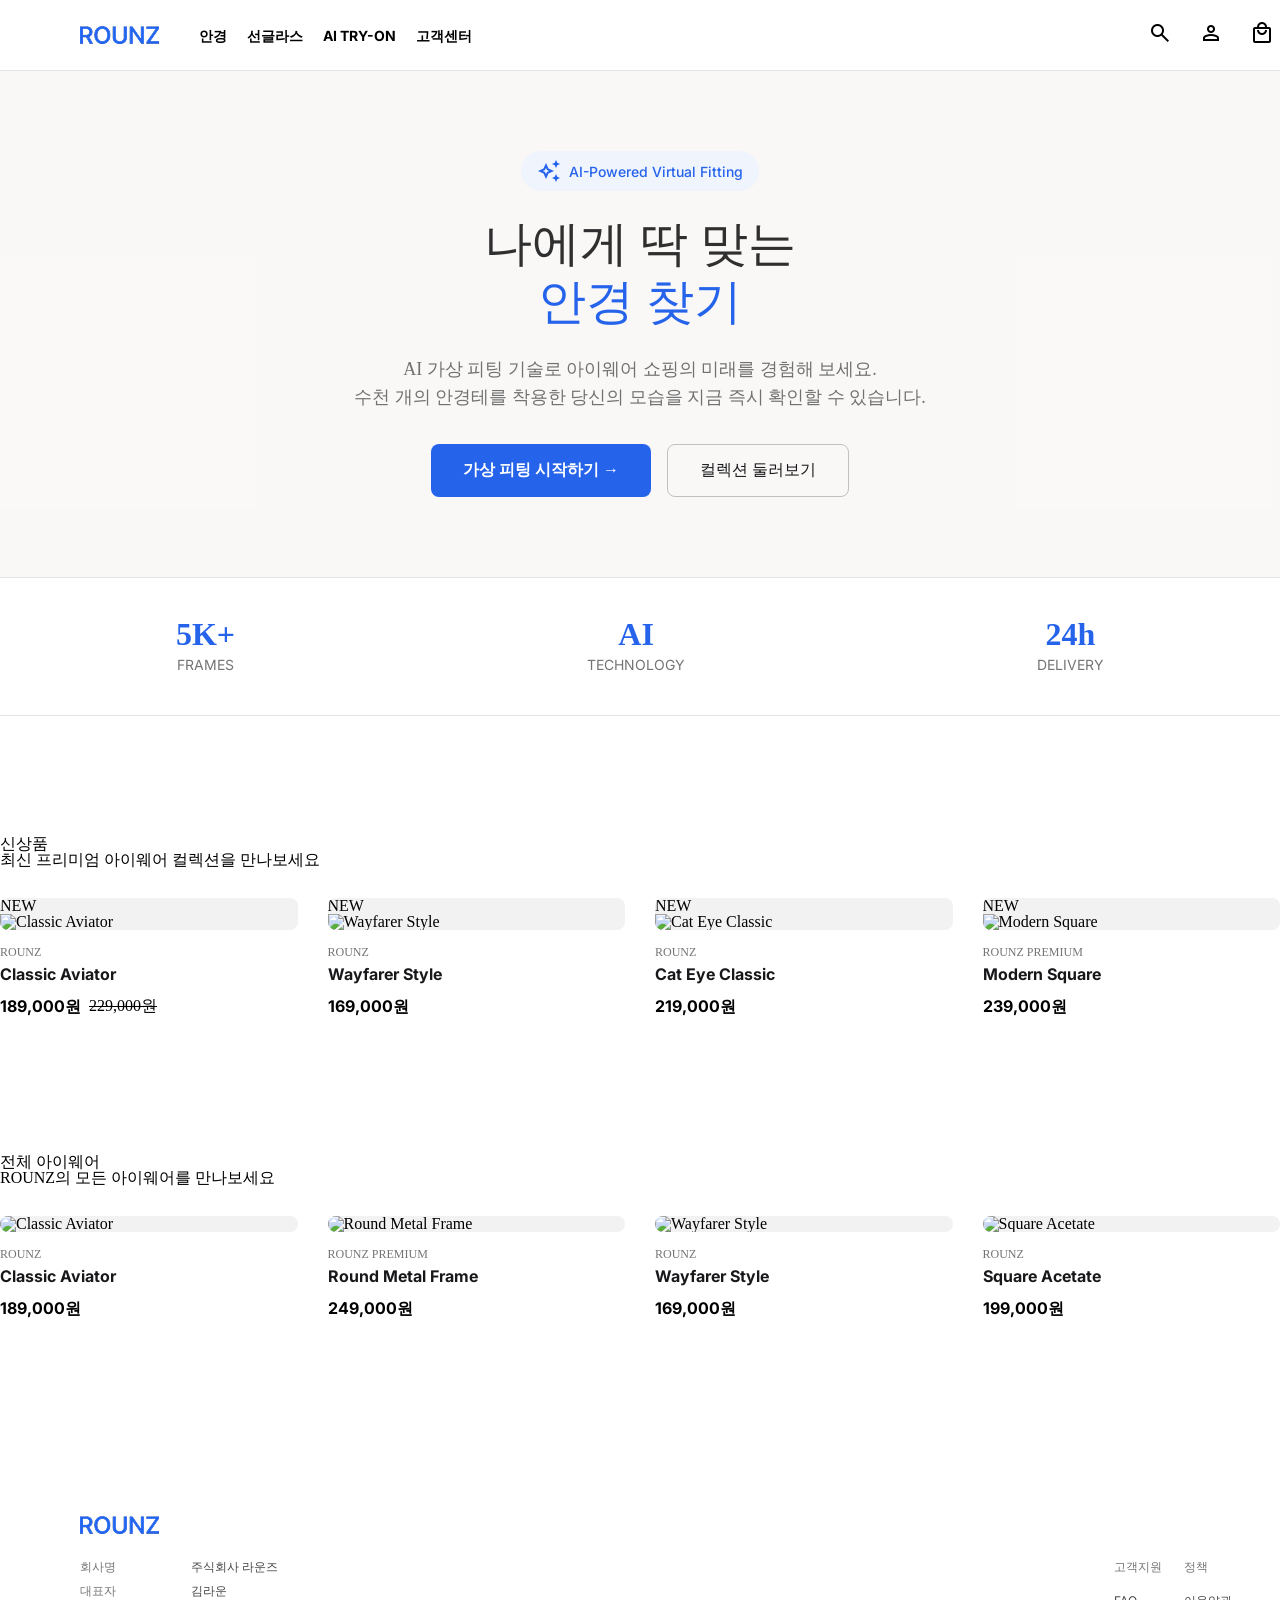
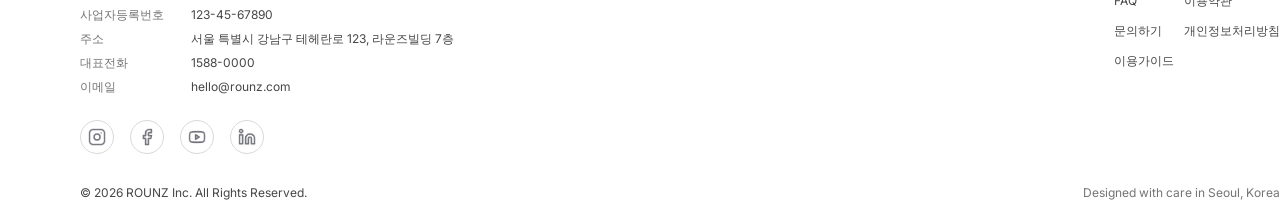
==== commit 99c306e7: "Merge pull request #14 from JEJU-Ratus/footer feat : footer 모듈화" ====
--- a/index.html
+++ b/index.html
@@ -16,7 +16,10 @@
       rel="stylesheet"
       href="https://fonts.googleapis.com/css2?family=Material+Symbols+Outlined:opsz,wght,FILL,GRAD@24,400,0,0"
     />
-
+    <link
+      rel="stylesheet"
+      href="https://cdnjs.cloudflare.com/ajax/libs/font-awesome/6.7.2/css/all.min.css"
+    />
     <link rel="stylesheet" href="./css/normalize.css" />
     <link rel="stylesheet" href="./css/reset.css" />
     <link rel="stylesheet" href="./css/common.css" />
@@ -228,47 +231,8 @@
         </ul>
       </section>
     </main>
-
-    <footer class="footer">
-      <h2 class="footer-logo">ROUNZ</h2>
-
-      <address class="company-info">
-        <p>회사명: 주식회사 라운즈 | 대표자: 김라운</p>
-        <p>사업자등록번호: 123-45-67890</p>
-        <p>주소: 서울특별시 강남구 테헤란로 123, 라운즈빌딩 7층</p>
-        <p>대표전화: 1588-0000 | 이메일: hello@rounz.com</p>
-      </address>
-
-      <ul class="social-links">
-        <li><a href="#" class="social-icon">IG</a></li>
-        <li><a href="#" class="social-icon">FB</a></li>
-        <li><a href="#" class="social-icon">YT</a></li>
-        <li><a href="#" class="social-icon">IN</a></li>
-      </ul>
-
-      <div class="footer-menus">
-        <div class="menu-group">
-          <h3 class="menu-title">고객지원</h3>
-          <ul>
-            <li><a href="#">FAQ</a></li>
-            <li><a href="#">문의하기</a></li>
-            <li><a href="#">이용가이드</a></li>
-          </ul>
-        </div>
-        <div class="menu-group">
-          <h3 class="menu-title">정책</h3>
-          <ul>
-            <li><a href="#">이용약관</a></li>
-            <li><a href="#">개인정보처리방침</a></li>
-          </ul>
-        </div>
-      </div>
-
-      <div class="copyright">
-        <p>© 2026 ROUNZ Inc. All Rights Reserved.</p>
-        <p>Designed with care in Seoul, Korea</p>
-      </div>
-    </footer>
+    <!-- footer 송민혁 -->
+    <footer id="footer"></footer>
     <script type="module" src="./js/common.js"></script>
   </body>
 </html>
--- a/css/common.css
+++ b/css/common.css
@@ -15,12 +15,17 @@
   border: 0;
 }
 
+header {
+  border-bottom: 1px solid #e4e4e7;
+}
+
 .header-wrapper {
   display: flex;
   justify-content: space-between;
   align-items: center;
-  padding: 20px 40px;
-  border-bottom: 1px solid #e4e4e7;
+  padding: 20px 80px;
+  width: 1200px;
+  margin: 0 auto;
 }
 
 .header-wrapper .header-left {
@@ -41,4 +46,97 @@
 .header-wrapper .header-actions {
   display: flex;
   gap: 15px;
+}
+
+.footer-wrapper {
+  margin: 0 auto;
+  width: 1200px;
+  padding: 120px 80px 0;
+}
+.footer-wrapper h2 {
+  margin-bottom: 24px;
+}
+
+.footer-info {
+  display: flex;
+  justify-content: space-between;
+  margin-bottom: 24px;
+}
+.footer-info dl {
+  display: grid;
+  grid-template-columns: 0.8fr 2fr;
+  gap: 6px;
+  font-family: "Inter", sans-serif;
+  font-size: 12px;
+  font-weight: 400;
+  line-height: 1.5;
+}
+.footer-info dl dt {
+  color: rgba(24, 24, 27, 0.6);
+}
+.footer-info dl dd {
+  color: rgba(24, 24, 27, 0.8);
+}
+
+.footer-menus,
+.copyright {
+  display: flex;
+}
+
+.footer-menus {
+  gap: 10px;
+}
+.footer-menus .menu-group {
+  font-family: "Inter", sans-serif;
+  font-size: 12px;
+  font-weight: 400;
+  line-height: 1.5;
+}
+.footer-menus .menu-group h3 {
+  color: rgba(24, 24, 27, 0.6);
+  margin-bottom: 16px;
+}
+.footer-menus .menu-group ul {
+  display: flex;
+  flex-direction: column;
+  gap: 12px;
+}
+.footer-menus .menu-group li {
+  color: rgba(24, 24, 27, 0.8);
+}
+
+.social-links {
+  display: flex;
+  gap: 16px;
+  margin-bottom: 10px;
+}
+.social-links a {
+  width: 32px;
+  height: 32px;
+  border: 1px solid #d9d9d9;
+  border-radius: 50%;
+  display: flex;
+  align-items: center;
+  justify-content: center;
+  color: #8a8a8a;
+  text-decoration: none;
+}
+.social-links img {
+  width: 18px;
+}
+
+.copyright {
+  display: flex;
+  justify-content: space-between;
+  padding: 20px 0;
+  font-family: "Inter", sans-serif;
+  font-size: 12px;
+  font-weight: 400;
+  line-height: 1.5;
+}
+.copyright p:first-child {
+  color: rgba(24, 24, 27, 0.8);
+}
+.copyright p:last-child {
+  color: rgba(24, 24, 27, 0.6);
 }/*# sourceMappingURL=common.css.map */
--- a/css/main.css
+++ b/css/main.css
@@ -1,3 +1,5 @@
+@charset "UTF-8";
+/* 메인 페이지, Hero Section 스타일링 - 최수민 */
 .hero-section {
   padding: 80px 0;
   text-align: center;
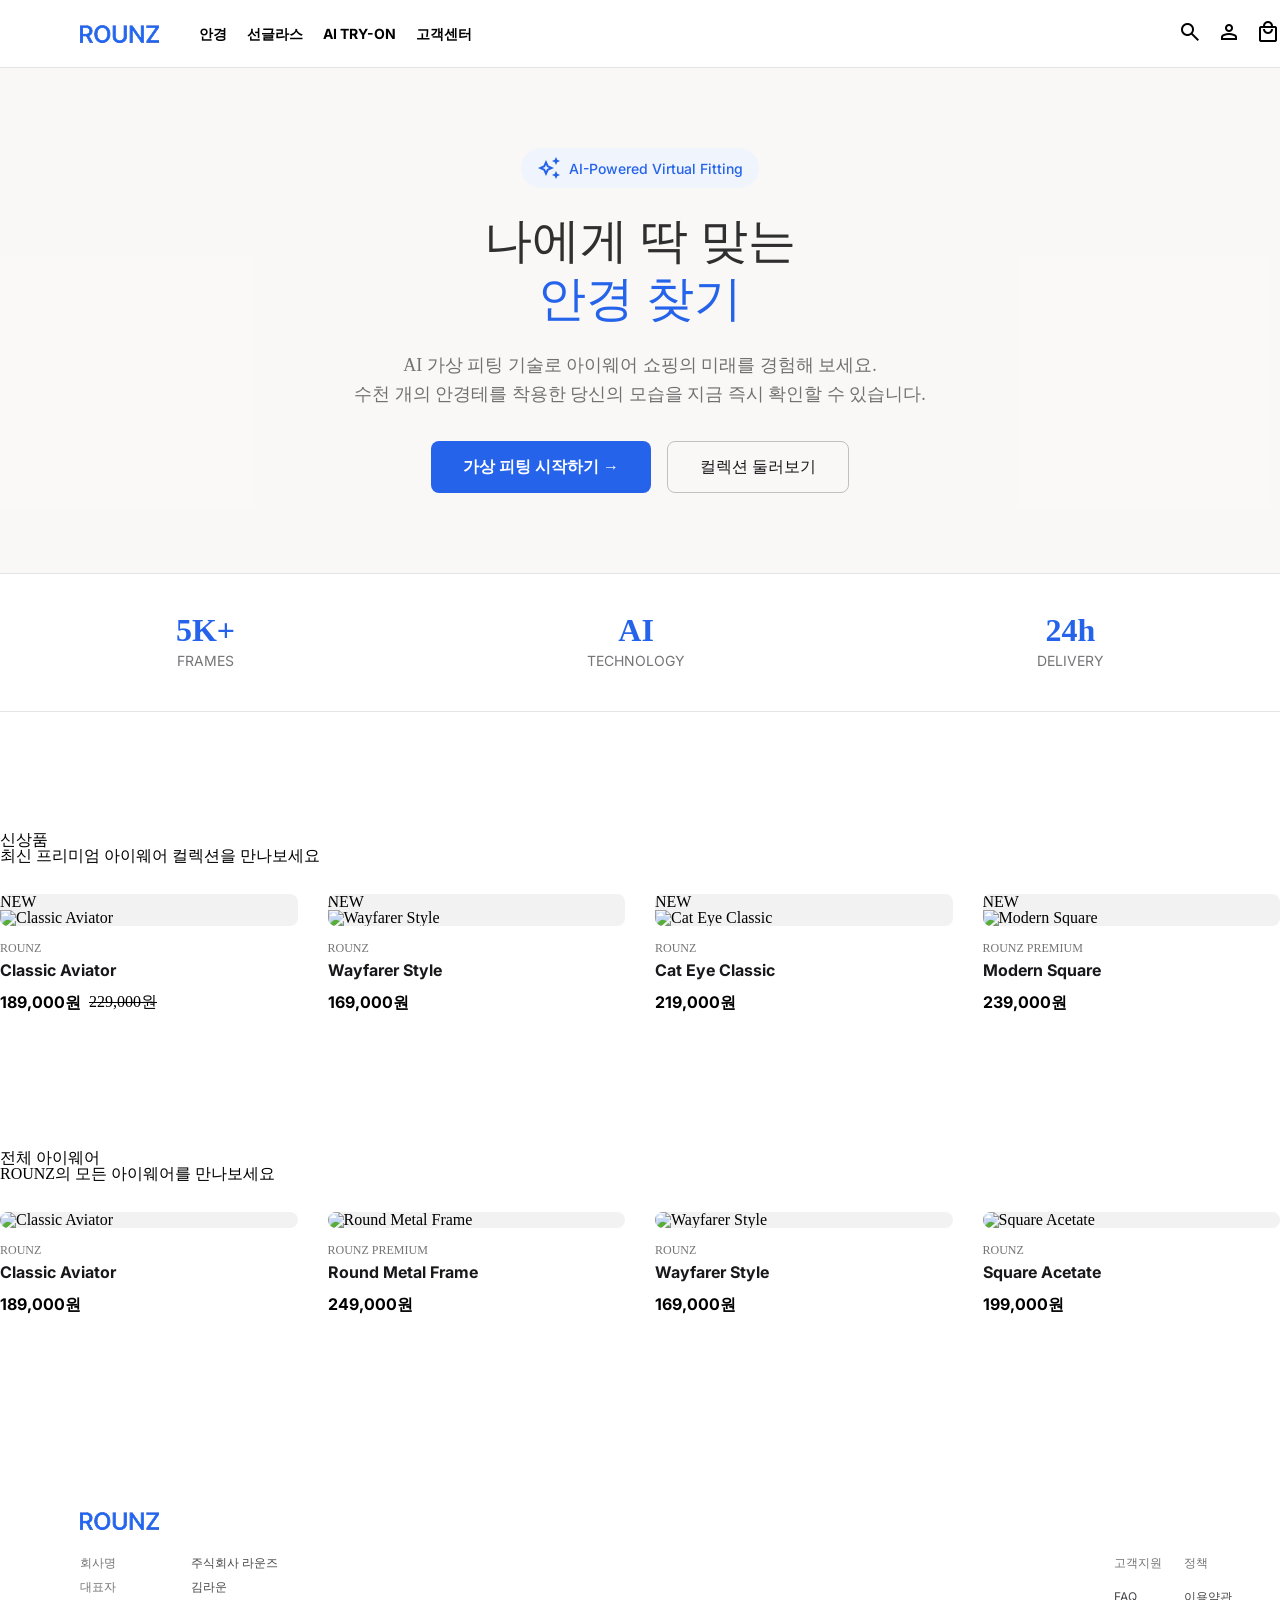
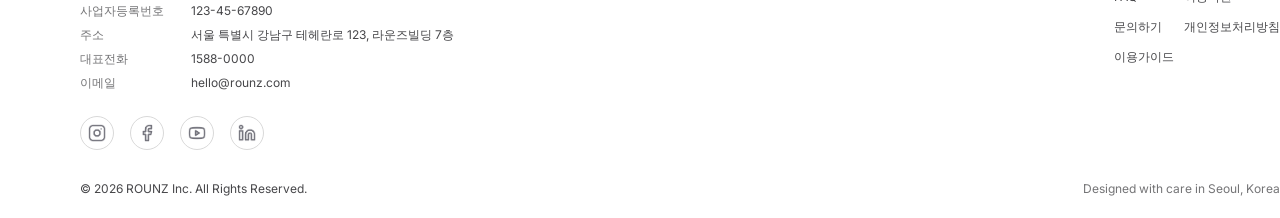
==== commit e79bc28c: "Merge pull request #17 from JEJU-Ratus/fixHeader feat : header.js 코드 수정 및 링크 연결" ====
--- a/index.html
+++ b/index.html
@@ -26,7 +26,7 @@
     <link rel="stylesheet" href="./css/main.css" />
   </head>
   <body>
-    <!-- 메인 페이지 - 최수민 시작 -->
+    <!-- 메인 페이지 - 최수민 & 송민혁-->
     <header id="header"></header>
 
     <main>
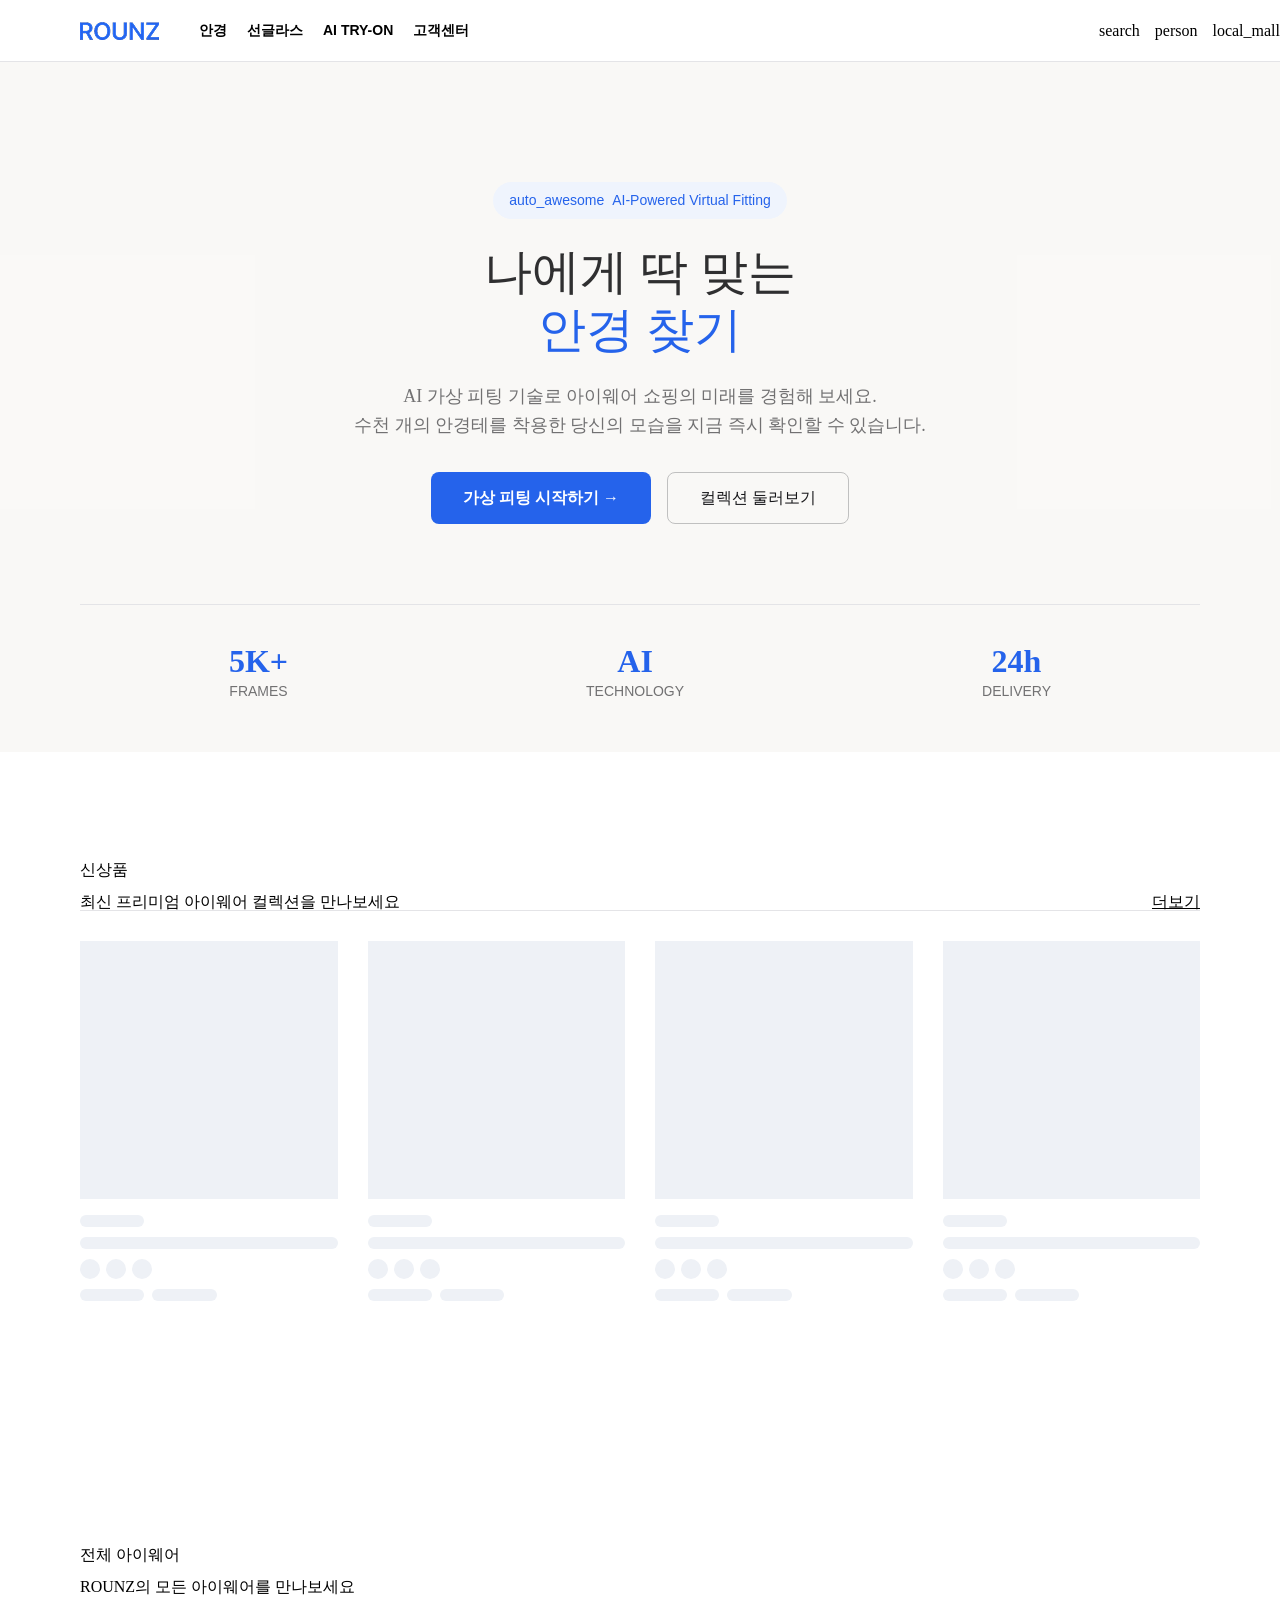
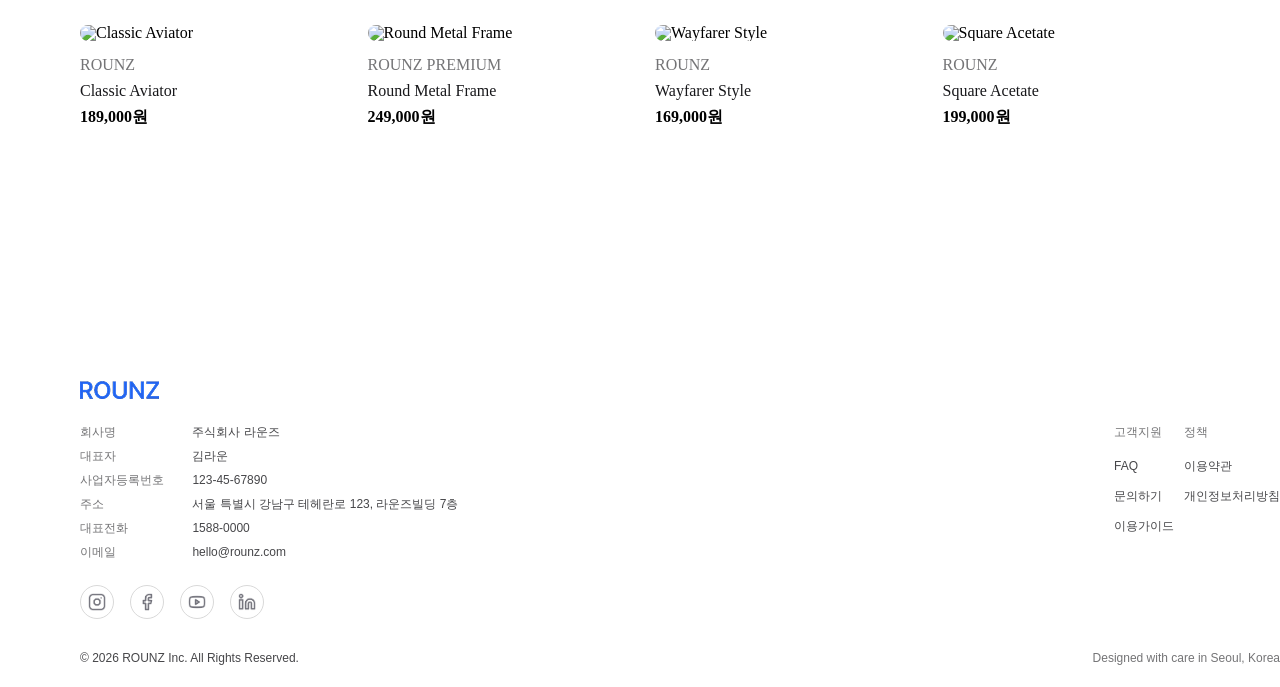
==== commit 3ec2465e: "Merge branch 'main' into cart" ====
--- a/index.html
+++ b/index.html
@@ -7,19 +7,7 @@
 
     <link rel="preconnect" href="https://fonts.googleapis.com" />
     <link rel="preconnect" href="https://fonts.gstatic.com" crossorigin />
-    <link
-      href="https://fonts.googleapis.com/css2?family=Inter:wght@400;500;600;700&display=swap"
-      rel="stylesheet"
-    />
-
-    <link
-      rel="stylesheet"
-      href="https://fonts.googleapis.com/css2?family=Material+Symbols+Outlined:opsz,wght,FILL,GRAD@24,400,0,0"
-    />
-    <link
-      rel="stylesheet"
-      href="https://cdnjs.cloudflare.com/ajax/libs/font-awesome/6.7.2/css/all.min.css"
-    />
+
     <link rel="stylesheet" href="./css/normalize.css" />
     <link rel="stylesheet" href="./css/reset.css" />
     <link rel="stylesheet" href="./css/common.css" />
@@ -31,204 +19,220 @@
 
     <main>
       <section class="hero-section">
-        <div class="ai-badge">
-          <span class="material-symbols-outlined">auto_awesome</span>
-          <p>AI-Powered Virtual Fitting</p>
-        </div>
-        <h1 class="hero-title">
-          <p>
-            나에게 딱 맞는<br />
-            <span class="text-primary">안경 찾기</span>
+        <div class="hero-wrapper">
+          <div class="ai-badge">
+            <span class="material-symbols-outlined">auto_awesome</span>
+            <p>AI-Powered Virtual Fitting</p>
+          </div>
+          <h1 class="hero-title">
+            <p>
+              나에게 딱 맞는<br />
+              <span class="text-primary">안경 찾기</span>
+            </p>
+          </h1>
+          <p class="hero-desc">
+            AI 가상 피팅 기술로 아이웨어 쇼핑의 미래를 경험해 보세요.<br />
+            수천 개의 안경테를 착용한 당신의 모습을 지금 즉시 확인할 수 있습니다.
           </p>
-        </h1>
-        <p class="hero-desc">
-          AI 가상 피팅 기술로 아이웨어 쇼핑의 미래를 경험해 보세요.<br />
-          수천 개의 안경테를 착용한 당신의 모습을 지금 즉시 확인할 수 있습니다.
-        </p>
-
-        <div class="hero-buttons">
-          <button class="btn primary-btn">가상 피팅 시작하기 →</button>
-          <button class="btn secondary-btn">컬렉션 둘러보기</button>
+
+          <div class="hero-buttons">
+            <button class="btn primary-btn">가상 피팅 시작하기 →</button>
+            <button class="btn secondary-btn">컬렉션 둘러보기</button>
+          </div>
+
+          <div class="stats">
+            <ul class="stats-list">
+              <li class="stat-item">
+                <strong class="stat-value">5K+</strong>
+                <span class="stat-label">Frames</span>
+              </li>
+              <li class="stat-item">
+                <strong class="stat-value">AI</strong>
+                <span class="stat-label">Technology</span>
+              </li>
+              <li class="stat-item">
+                <strong class="stat-value">24h</strong>
+                <span class="stat-label">Delivery</span>
+              </li>
+            </ul>
+          </div>
         </div>
       </section>
 
-      <section class="stats-section">
-        <ul class="stats-list">
-          <li class="stat-item">
-            <strong class="stat-value">5K+</strong>
-            <span class="stat-label">Frames</span>
-          </li>
-          <li class="stat-item">
-            <strong class="stat-value">AI</strong>
-            <span class="stat-label">Technology</span>
-          </li>
-          <li class="stat-item">
-            <strong class="stat-value">24h</strong>
-            <span class="stat-label">Delivery</span>
-          </li>
-        </ul>
+      <section class="product-section">
+        <div class="product-wrapper">
+          <header class="products-header">
+            <div>
+              <h2 class="section-title heading-l">신상품</h2>
+              <div class="section-desc">
+                <p>최신 프리미엄 아이웨어 컬렉션을 만나보세요</p>
+                <a href="#">더보기</a>
+              </div>
+            </div>
+          </header>
+
+          <span class="blind">상품 정보를 불러오는 중입니다. 잠시만 기다려주세요.</span>
+          <ul class="product-grid">
+            <li class="product-card">
+              <div class="skeleton-box skeleton"></div>
+              <div class="product-info">
+                <div class="skeleton-line skeleton" style="width: 25%"></div>
+                <div class="skeleton-line skeleton"></div>
+                <div class="color-options">
+                  <div class="color-swatch skeleton"></div>
+                  <div class="color-swatch skeleton"></div>
+                  <div class="color-swatch skeleton"></div>
+                </div>
+                <div class="product-price-area">
+                  <div class="skeleton-line skeleton" style="width: 25%"></div>
+                  <div class="skeleton-line skeleton" style="width: 25%"></div>
+                </div>
+              </div>
+            </li>
+            <li class="product-card">
+              <div class="skeleton-box skeleton"></div>
+              <div class="product-info">
+                <div class="skeleton-line skeleton" style="width: 25%"></div>
+                <div class="skeleton-line skeleton"></div>
+                <div class="color-options">
+                  <div class="color-swatch skeleton"></div>
+                  <div class="color-swatch skeleton"></div>
+                  <div class="color-swatch skeleton"></div>
+                </div>
+                <div class="product-price-area">
+                  <div class="skeleton-line skeleton" style="width: 25%"></div>
+                  <div class="skeleton-line skeleton" style="width: 25%"></div>
+                </div>
+              </div>
+            </li>
+            <li class="product-card">
+              <div class="skeleton-box skeleton"></div>
+              <div class="product-info">
+                <div class="skeleton-line skeleton" style="width: 25%"></div>
+                <div class="skeleton-line skeleton"></div>
+                <div class="color-options">
+                  <div class="color-swatch skeleton"></div>
+                  <div class="color-swatch skeleton"></div>
+                  <div class="color-swatch skeleton"></div>
+                </div>
+                <div class="product-price-area">
+                  <div class="skeleton-line skeleton" style="width: 25%"></div>
+                  <div class="skeleton-line skeleton" style="width: 25%"></div>
+                </div>
+              </div>
+            </li>
+            <li class="product-card">
+              <div class="skeleton-box skeleton"></div>
+              <div class="product-info">
+                <div class="skeleton-line skeleton" style="width: 25%"></div>
+                <div class="skeleton-line skeleton"></div>
+                <div class="color-options">
+                  <div class="color-swatch skeleton"></div>
+                  <div class="color-swatch skeleton"></div>
+                  <div class="color-swatch skeleton"></div>
+                </div>
+                <div class="product-price-area">
+                  <div class="skeleton-line skeleton" style="width: 25%"></div>
+                  <div class="skeleton-line skeleton" style="width: 25%"></div>
+                </div>
+              </div>
+            </li>
+            <!-- <li class="product-card">
+              <div class="product-image-area">
+                <img
+                  src="https://image.rounz.com/_data/product/NINEACCORD/HORN-NERO-C1(64)/HORN-NERO-C1(64)_11.jpg"
+                  alt="Classic Aviator"
+                />
+                <span class="badge new-badge">NEW</span>
+              </div>
+              <div class="product-info">
+                <span class="product-brand heading-xs">ROUNZ</span>
+                <h3 class="product-name heading-m">Classic Aviator</h3>
+                <div class="color-options">
+                  <span class="color-swatch silver"></span>
+                  <span class="color-swatch yellow"></span>
+                  <span class="color-swatch black"></span>
+                </div>
+                <div class="product-price-area">
+                  <strong class="price">189,000원</strong>
+                  <s class="original-price">229,000원</s>
+                </div>
+              </div>
+            </li> -->
+          </ul>
+        </div>
       </section>
 
-      <section class="product-section new-arrivals">
-        <div class="section-header">
-          <h2 class="section-title">신상품</h2>
-          <p class="section-desc">최신 프리미엄 아이웨어 컬렉션을 만나보세요</p>
+      <section class="product-section all-eyewear">
+        <div class="product-wrapper">
+          <div class="section-header">
+            <h2 class="section-title">전체 아이웨어</h2>
+            <p class="section-subtitle">ROUNZ의 모든 아이웨어를 만나보세요</p>
+          </div>
+
+          <ul class="product-grid">
+            <li class="product-card">
+              <div class="product-image-area">
+                <img
+                  src="https://placehold.co/400x400/eeeeee/999999?text=Image+1"
+                  alt="Classic Aviator"
+                />
+              </div>
+              <div class="product-info">
+                <span class="product-brand">ROUNZ</span>
+                <h3 class="product-name">Classic Aviator</h3>
+                <div class="product-price-area">
+                  <strong class="price">189,000원</strong>
+                </div>
+              </div>
+            </li>
+            <li class="product-card">
+              <div class="product-image-area">
+                <img
+                  src="https://placehold.co/400x400/eeeeee/999999?text=Image+2"
+                  alt="Round Metal Frame"
+                />
+              </div>
+              <div class="product-info">
+                <span class="product-brand">ROUNZ PREMIUM</span>
+                <h3 class="product-name">Round Metal Frame</h3>
+                <div class="product-price-area">
+                  <strong class="price">249,000원</strong>
+                </div>
+              </div>
+            </li>
+            <li class="product-card">
+              <div class="product-image-area">
+                <img
+                  src="https://placehold.co/400x400/eeeeee/999999?text=Image+3"
+                  alt="Wayfarer Style"
+                />
+              </div>
+              <div class="product-info">
+                <span class="product-brand">ROUNZ</span>
+                <h3 class="product-name">Wayfarer Style</h3>
+                <div class="product-price-area">
+                  <strong class="price">169,000원</strong>
+                </div>
+              </div>
+            </li>
+            <li class="product-card">
+              <div class="product-image-area">
+                <img
+                  src="https://placehold.co/400x400/eeeeee/999999?text=Image+4"
+                  alt="Square Acetate"
+                />
+              </div>
+              <div class="product-info">
+                <span class="product-brand">ROUNZ</span>
+                <h3 class="product-name">Square Acetate</h3>
+                <div class="product-price-area">
+                  <strong class="price">199,000원</strong>
+                </div>
+              </div>
+            </li>
+          </ul>
         </div>
-
-        <ul class="product-grid">
-          <li class="product-card">
-            <div class="product-image-area">
-              <span class="badge new-badge">NEW</span>
-              <img
-                src="https://placehold.co/400x400/eeeeee/999999?text=Image"
-                alt="Classic Aviator"
-              />
-            </div>
-            <div class="product-info">
-              <span class="product-brand">ROUNZ</span>
-              <h3 class="product-name">Classic Aviator</h3>
-              <div class="color-options">
-                <span class="color-swatch silver"></span>
-                <span class="color-swatch yellow"></span>
-                <span class="color-swatch black"></span>
-              </div>
-              <div class="product-price-area">
-                <strong class="price">189,000원</strong>
-                <s class="original-price">229,000원</s>
-              </div>
-            </div>
-          </li>
-          <li class="product-card">
-            <div class="product-image-area">
-              <span class="badge new-badge">NEW</span>
-              <img
-                src="https://placehold.co/400x400/eeeeee/999999?text=Image"
-                alt="Wayfarer Style"
-              />
-            </div>
-            <div class="product-info">
-              <span class="product-brand">ROUNZ</span>
-              <h3 class="product-name">Wayfarer Style</h3>
-              <div class="color-options">
-                <span class="color-swatch black"></span>
-                <span class="color-swatch brown"></span>
-              </div>
-              <div class="product-price-area">
-                <strong class="price">169,000원</strong>
-              </div>
-            </div>
-          </li>
-          <li class="product-card">
-            <div class="product-image-area">
-              <span class="badge new-badge">NEW</span>
-              <img
-                src="https://placehold.co/400x400/eeeeee/999999?text=Image"
-                alt="Cat Eye Classic"
-              />
-            </div>
-            <div class="product-info">
-              <span class="product-brand">ROUNZ</span>
-              <h3 class="product-name">Cat Eye Classic</h3>
-              <div class="color-options">
-                <span class="color-swatch black"></span>
-                <span class="color-swatch brown"></span>
-                <span class="color-swatch silver"></span>
-              </div>
-              <div class="product-price-area">
-                <strong class="price">219,000원</strong>
-              </div>
-            </div>
-          </li>
-          <li class="product-card">
-            <div class="product-image-area">
-              <span class="badge new-badge">NEW</span>
-              <img
-                src="https://placehold.co/400x400/eeeeee/999999?text=Image"
-                alt="Modern Square"
-              />
-            </div>
-            <div class="product-info">
-              <span class="product-brand">ROUNZ PREMIUM</span>
-              <h3 class="product-name">Modern Square</h3>
-              <div class="color-options">
-                <span class="color-swatch black"></span>
-              </div>
-              <div class="product-price-area">
-                <strong class="price">239,000원</strong>
-              </div>
-            </div>
-          </li>
-        </ul>
-      </section>
-
-      <section class="product-section all-eyewear">
-        <div class="section-header">
-          <h2 class="section-title">전체 아이웨어</h2>
-          <p class="section-subtitle">ROUNZ의 모든 아이웨어를 만나보세요</p>
-        </div>
-
-        <ul class="product-grid">
-          <li class="product-card">
-            <div class="product-image-area">
-              <img
-                src="https://placehold.co/400x400/eeeeee/999999?text=Image+1"
-                alt="Classic Aviator"
-              />
-            </div>
-            <div class="product-info">
-              <span class="product-brand">ROUNZ</span>
-              <h3 class="product-name">Classic Aviator</h3>
-              <div class="product-price-area">
-                <strong class="price">189,000원</strong>
-              </div>
-            </div>
-          </li>
-          <li class="product-card">
-            <div class="product-image-area">
-              <img
-                src="https://placehold.co/400x400/eeeeee/999999?text=Image+2"
-                alt="Round Metal Frame"
-              />
-            </div>
-            <div class="product-info">
-              <span class="product-brand">ROUNZ PREMIUM</span>
-              <h3 class="product-name">Round Metal Frame</h3>
-              <div class="product-price-area">
-                <strong class="price">249,000원</strong>
-              </div>
-            </div>
-          </li>
-          <li class="product-card">
-            <div class="product-image-area">
-              <img
-                src="https://placehold.co/400x400/eeeeee/999999?text=Image+3"
-                alt="Wayfarer Style"
-              />
-            </div>
-            <div class="product-info">
-              <span class="product-brand">ROUNZ</span>
-              <h3 class="product-name">Wayfarer Style</h3>
-              <div class="product-price-area">
-                <strong class="price">169,000원</strong>
-              </div>
-            </div>
-          </li>
-          <li class="product-card">
-            <div class="product-image-area">
-              <img
-                src="https://placehold.co/400x400/eeeeee/999999?text=Image+4"
-                alt="Square Acetate"
-              />
-            </div>
-            <div class="product-info">
-              <span class="product-brand">ROUNZ</span>
-              <h3 class="product-name">Square Acetate</h3>
-              <div class="product-price-area">
-                <strong class="price">199,000원</strong>
-              </div>
-            </div>
-          </li>
-        </ul>
       </section>
     </main>
     <!-- footer 송민혁 -->
--- a/css/main.css
+++ b/css/main.css
@@ -1,9 +1,13 @@
 @charset "UTF-8";
-/* 메인 페이지, Hero Section 스타일링 - 최수민 */
+/* 메인 페이지, Hero Section 스타일링 - 최수민 & 송민혁 */
 .hero-section {
-  padding: 80px 0;
+  padding: 120px 80px 50px;
   text-align: center;
   background-color: rgba(249, 248, 246, 0.9);
+}
+.hero-section .hero-wrapper {
+  margin: 0 auto;
+  max-width: 1200px;
 }
 
 .hero-section .ai-badge {
@@ -60,29 +64,28 @@
   border-radius: 8px;
 }
 
-.stats-section {
-  padding: 40px 0;
+.stats {
+  padding-top: 40px;
   border-top: 1px solid #e4e4e7;
-  border-bottom: 1px solid #e4e4e7;
-  margin-bottom: 60px;
-}
-.stats-section .stats-list {
+  margin-top: 80px;
+}
+.stats .stats-list {
   display: flex;
   justify-content: space-around;
   align-items: center;
   list-style: none;
 }
-.stats-section .stats-list .stat-item {
+.stats .stats-list .stat-item {
   text-align: center;
 }
-.stats-section .stats-list .stat-item .stat-value {
+.stats .stats-list .stat-item .stat-value {
   display: block;
   font-size: 32px;
   font-weight: 700;
   color: #2563eb;
   margin-bottom: 4px;
 }
-.stats-section .stats-list .stat-item .stat-label {
+.stats .stats-list .stat-item .stat-label {
   font-family: "Inter", sans-serif;
   font-size: 14px;
   font-weight: 400;
@@ -92,68 +95,122 @@
 }
 
 .product-section {
-  padding: 60px 0;
-}
-
-.product-section .product-grid {
+  background: #ffffff;
+  padding: 110px 80px 120px;
+}
+.product-section .product-wrapper {
+  max-width: 1200px;
+  margin: 0 auto;
+}
+.product-section .product-wrapper .section-title {
+  margin-bottom: 16px;
+}
+.product-section .product-wrapper .section-desc {
+  display: flex;
+  justify-content: space-between;
+}
+.product-section .product-wrapper .section-desc a {
+  text-decoration: underline;
+}
+
+.product-grid {
   display: grid;
-  grid-template-columns: repeat(4, 1fr);
+  grid-template-columns: repeat(auto-fit, minmax(150px, 1fr));
   gap: 30px;
   margin-top: 30px;
 }
-
-.product-section .product-grid .product-card {
+.product-grid .product-card {
   display: flex;
   flex-direction: column;
 }
-
-.product-section .product-grid .product-card .product-image-area {
+.product-grid .product-card .product-image-area {
   position: relative;
   overflow: hidden;
   border-radius: 8px;
-  background-color: #f3f2f2;
-}
-
-.product-section .product-grid .product-card .product-image-area img {
+}
+.product-grid .product-card .product-image-area:hover {
+  cursor: pointer;
+}
+.product-grid .product-card .product-image-area .badge {
+  position: absolute;
+  top: 0;
+}
+.product-grid .product-card .product-image-area img {
   width: 100%;
   display: block;
   transition: transform 0.4s ease;
 }
-
-.product-section .product-grid .product-card .product-info {
+.product-grid .product-card .product-info {
   padding: 16px 0;
-}
-
-.product-section .product-grid .product-card .product-info .product-brand {
+  display: flex;
+  flex-direction: column;
+  gap: 10px;
+}
+.product-grid .product-card .product-info .product-brand {
   display: block;
-  margin-bottom: 4px;
-  font-size: 12px;
   color: rgba(24, 24, 27, 0.6);
 }
-
-.product-section .product-grid .product-card .product-info .product-name {
-  margin-bottom: 8px;
-  font-size: 16px;
-  font-family: "Inter", sans-serif;
-  font-size: 16px;
-  font-weight: 700;
-  line-height: 1.5;
+.product-grid .product-card .product-info .product-name {
   color: #18181b;
 }
-
-.product-section .product-grid .product-card .product-info .product-price-area {
+.product-grid .product-card .product-info .color-options {
+  display: flex;
+  gap: 6px;
+}
+.product-grid .product-card .product-info .color-options .color-swatch {
+  width: 20px;
+  height: 20px;
+  border-radius: 50%;
+}
+.product-grid .product-card .product-info .product-price-area {
   display: flex;
   align-items: center;
   gap: 8px;
 }
-
-.product-section .product-grid .product-card .product-info .product-price-area .price {
-  font-family: "Inter", sans-serif;
-  font-size: 16px;
+.product-grid .product-card .product-info .product-price-area .price {
   font-weight: 700;
-  line-height: 1.5;
 }
 
 .product-section .product-grid .product-card:hover .product-image-area img {
   transform: scale(1.05);
+}
+
+.skeleton {
+  position: relative;
+  overflow: hidden;
+  background: #eef1f6;
+}
+.skeleton:after {
+  content: "";
+  position: absolute;
+  inset: 0;
+  background: linear-gradient(to right, transparent 0%, color-mix(in oklab, #e3e8f1 80%, transparent) 50%, transparent 100%);
+  transform: translateX(-100%);
+  animation: shimmer 1.2s infinite;
+}
+
+@keyframes shimmer {
+  0% {
+    transform: translateX(-100%);
+  }
+  100% {
+    transform: translateX(100%);
+  }
+}
+.skeleton-box {
+  aspect-ratio: 1/1;
+  width: 100%;
+  -o-object-fit: cover;
+     object-fit: cover;
+}
+
+.skeleton-line {
+  height: 12px;
+  border-radius: 6px;
+}
+
+@media (max-width: 767px) {
+  .product-grid {
+    grid-template-columns: repeat(2, 1fr);
+  }
 }/*# sourceMappingURL=main.css.map */
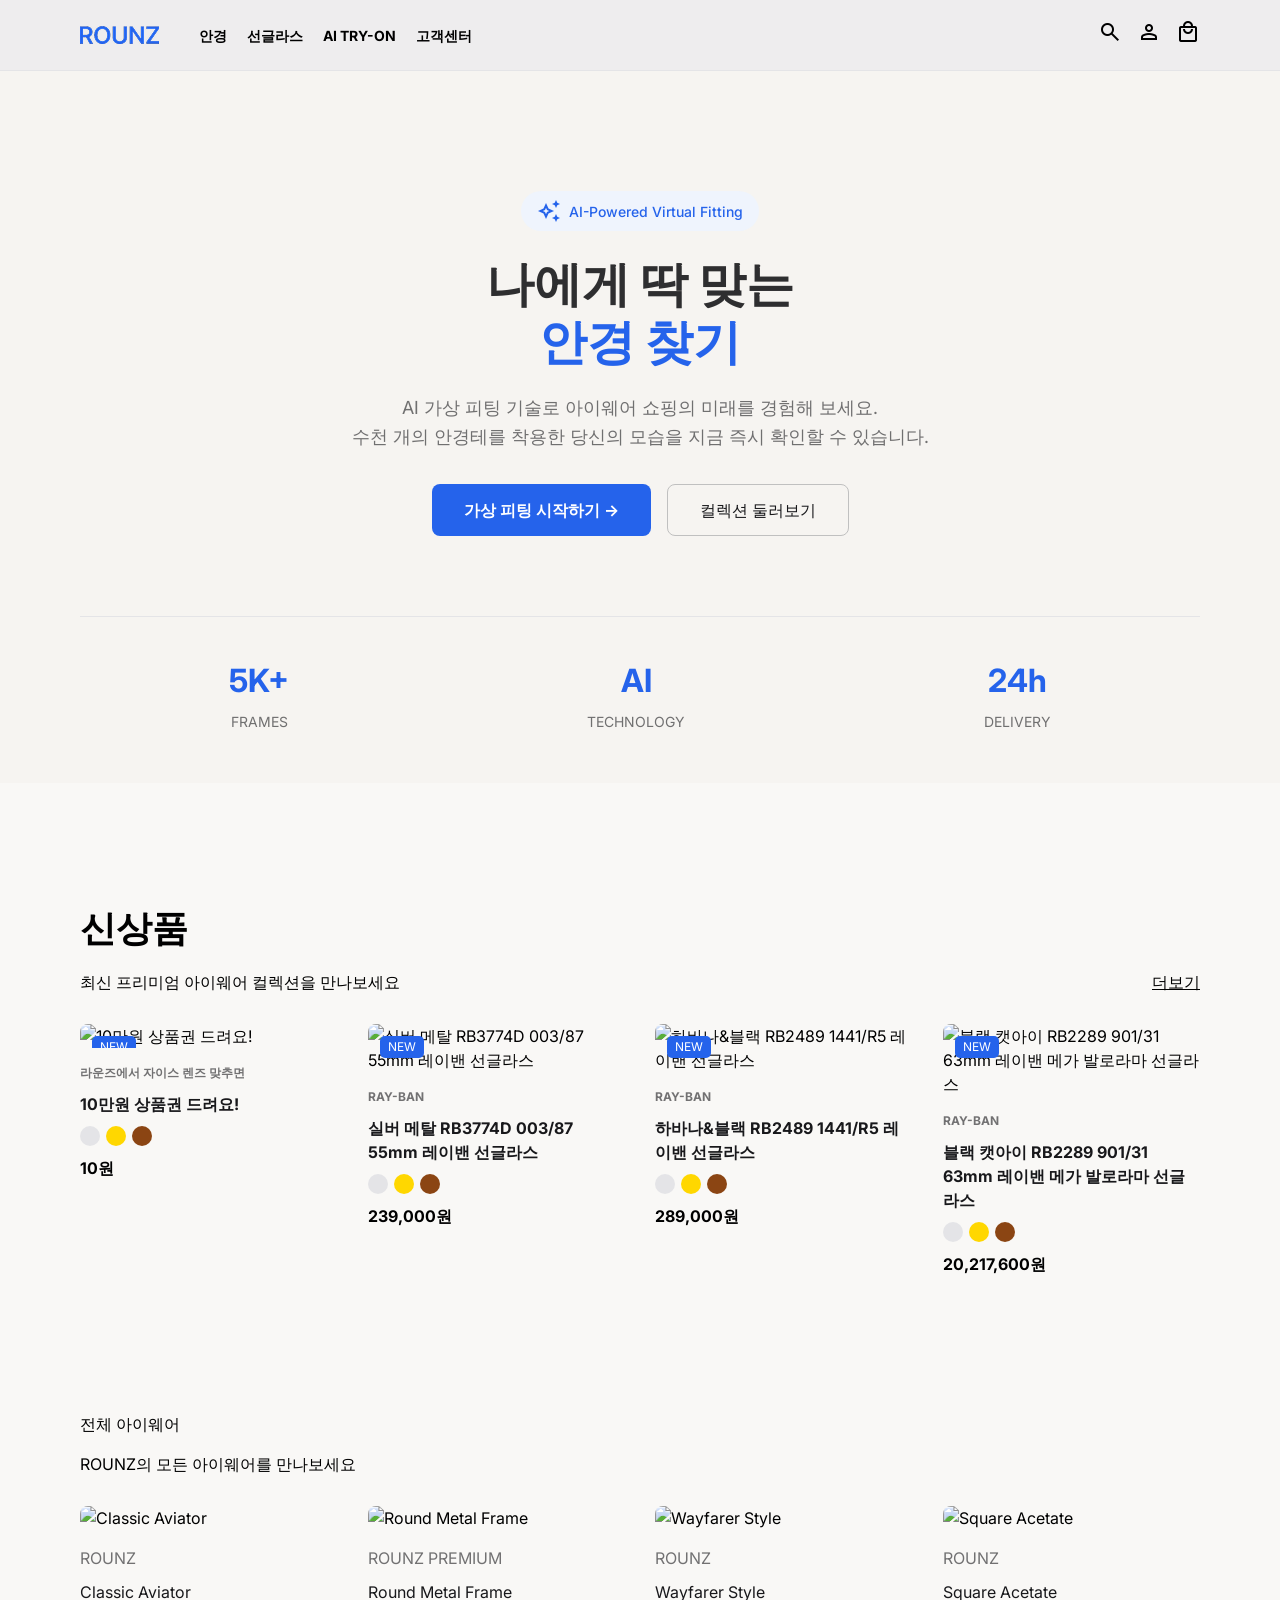
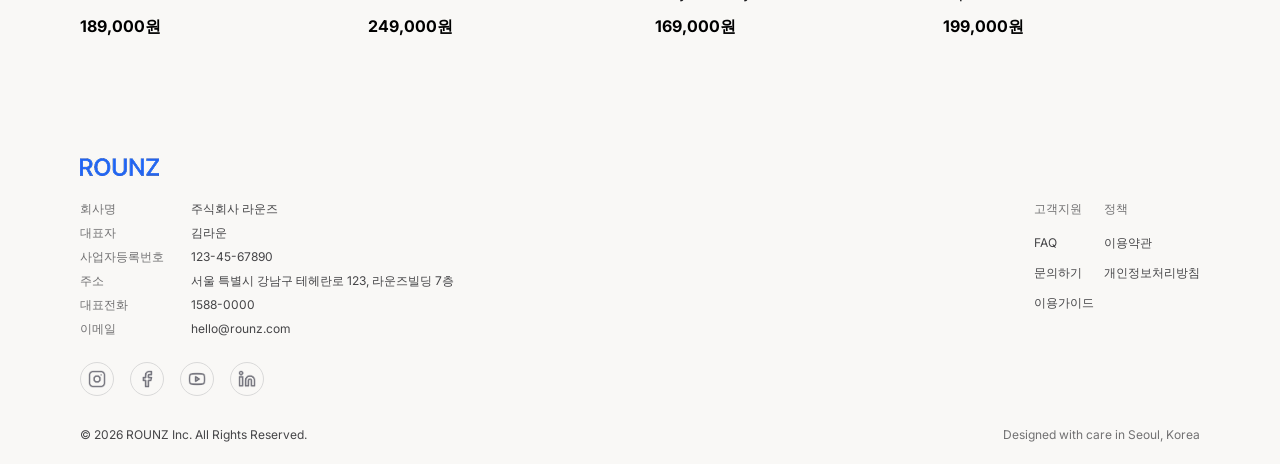
==== commit 52fae0f9: "feat : 신상품 스켈레톤 및 데이터 삽입 및 레이아웃 1차 정돈" ====
--- a/index.html
+++ b/index.html
@@ -72,71 +72,71 @@
           </header>
 
           <span class="blind">상품 정보를 불러오는 중입니다. 잠시만 기다려주세요.</span>
-          <ul class="product-grid">
-            <li class="product-card">
-              <div class="skeleton-box skeleton"></div>
-              <div class="product-info">
-                <div class="skeleton-line skeleton" style="width: 25%"></div>
-                <div class="skeleton-line skeleton"></div>
-                <div class="color-options">
-                  <div class="color-swatch skeleton"></div>
-                  <div class="color-swatch skeleton"></div>
-                  <div class="color-swatch skeleton"></div>
-                </div>
-                <div class="product-price-area">
-                  <div class="skeleton-line skeleton" style="width: 25%"></div>
-                  <div class="skeleton-line skeleton" style="width: 25%"></div>
-                </div>
-              </div>
-            </li>
-            <li class="product-card">
-              <div class="skeleton-box skeleton"></div>
-              <div class="product-info">
-                <div class="skeleton-line skeleton" style="width: 25%"></div>
-                <div class="skeleton-line skeleton"></div>
-                <div class="color-options">
-                  <div class="color-swatch skeleton"></div>
-                  <div class="color-swatch skeleton"></div>
-                  <div class="color-swatch skeleton"></div>
-                </div>
-                <div class="product-price-area">
-                  <div class="skeleton-line skeleton" style="width: 25%"></div>
-                  <div class="skeleton-line skeleton" style="width: 25%"></div>
-                </div>
-              </div>
-            </li>
-            <li class="product-card">
-              <div class="skeleton-box skeleton"></div>
-              <div class="product-info">
-                <div class="skeleton-line skeleton" style="width: 25%"></div>
-                <div class="skeleton-line skeleton"></div>
-                <div class="color-options">
-                  <div class="color-swatch skeleton"></div>
-                  <div class="color-swatch skeleton"></div>
-                  <div class="color-swatch skeleton"></div>
-                </div>
-                <div class="product-price-area">
-                  <div class="skeleton-line skeleton" style="width: 25%"></div>
-                  <div class="skeleton-line skeleton" style="width: 25%"></div>
-                </div>
-              </div>
-            </li>
-            <li class="product-card">
-              <div class="skeleton-box skeleton"></div>
-              <div class="product-info">
-                <div class="skeleton-line skeleton" style="width: 25%"></div>
-                <div class="skeleton-line skeleton"></div>
-                <div class="color-options">
-                  <div class="color-swatch skeleton"></div>
-                  <div class="color-swatch skeleton"></div>
-                  <div class="color-swatch skeleton"></div>
-                </div>
-                <div class="product-price-area">
-                  <div class="skeleton-line skeleton" style="width: 25%"></div>
-                  <div class="skeleton-line skeleton" style="width: 25%"></div>
-                </div>
-              </div>
-            </li>
+          <ul class="product-grid" id="new-product-grid">
+            <!-- <li class="product-card">
+              <div class="skeleton-box skeleton"></div>
+              <div class="product-info">
+                <div class="skeleton-line skeleton" style="width: 25%"></div>
+                <div class="skeleton-line skeleton"></div>
+                <div class="color-options">
+                  <div class="color-swatch skeleton"></div>
+                  <div class="color-swatch skeleton"></div>
+                  <div class="color-swatch skeleton"></div>
+                </div>
+                <div class="product-price-area">
+                  <div class="skeleton-line skeleton" style="width: 25%"></div>
+                  <div class="skeleton-line skeleton" style="width: 25%"></div>
+                </div>
+              </div>
+            </li>
+            <li class="product-card">
+              <div class="skeleton-box skeleton"></div>
+              <div class="product-info">
+                <div class="skeleton-line skeleton" style="width: 25%"></div>
+                <div class="skeleton-line skeleton"></div>
+                <div class="color-options">
+                  <div class="color-swatch skeleton"></div>
+                  <div class="color-swatch skeleton"></div>
+                  <div class="color-swatch skeleton"></div>
+                </div>
+                <div class="product-price-area">
+                  <div class="skeleton-line skeleton" style="width: 25%"></div>
+                  <div class="skeleton-line skeleton" style="width: 25%"></div>
+                </div>
+              </div>
+            </li>
+            <li class="product-card">
+              <div class="skeleton-box skeleton"></div>
+              <div class="product-info">
+                <div class="skeleton-line skeleton" style="width: 25%"></div>
+                <div class="skeleton-line skeleton"></div>
+                <div class="color-options">
+                  <div class="color-swatch skeleton"></div>
+                  <div class="color-swatch skeleton"></div>
+                  <div class="color-swatch skeleton"></div>
+                </div>
+                <div class="product-price-area">
+                  <div class="skeleton-line skeleton" style="width: 25%"></div>
+                  <div class="skeleton-line skeleton" style="width: 25%"></div>
+                </div>
+              </div>
+            </li>
+            <li class="product-card">
+              <div class="skeleton-box skeleton"></div>
+              <div class="product-info">
+                <div class="skeleton-line skeleton" style="width: 25%"></div>
+                <div class="skeleton-line skeleton"></div>
+                <div class="color-options">
+                  <div class="color-swatch skeleton"></div>
+                  <div class="color-swatch skeleton"></div>
+                  <div class="color-swatch skeleton"></div>
+                </div>
+                <div class="product-price-area">
+                  <div class="skeleton-line skeleton" style="width: 25%"></div>
+                  <div class="skeleton-line skeleton" style="width: 25%"></div>
+                </div>
+              </div>
+            </li> -->
             <!-- <li class="product-card">
               <div class="product-image-area">
                 <img
@@ -151,7 +151,7 @@
                 <div class="color-options">
                   <span class="color-swatch silver"></span>
                   <span class="color-swatch yellow"></span>
-                  <span class="color-swatch black"></span>
+                  <span class="color-swatch brown"></span>
                 </div>
                 <div class="product-price-area">
                   <strong class="price">189,000원</strong>
@@ -170,7 +170,7 @@
             <p class="section-subtitle">ROUNZ의 모든 아이웨어를 만나보세요</p>
           </div>
 
-          <ul class="product-grid">
+          <ul class="product-grid all-eyewear">
             <li class="product-card">
               <div class="product-image-area">
                 <img
@@ -238,5 +238,6 @@
     <!-- footer 송민혁 -->
     <footer id="footer"></footer>
     <script type="module" src="./js/common.js"></script>
+    <script src="./js/main.js"></script>
   </body>
 </html>
--- a/css/common.css
+++ b/css/common.css
@@ -4,6 +4,10 @@
 무슨무슨 기능
 코드 블라블라
  */
+@import url("https://fonts.googleapis.com/css2?family=Inter:wght@400;500;600;700&display=swap");
+@import url("https://fonts.googleapis.com/css2?family=Material+Symbols+Outlined:opsz,wght,FILL,GRAD@24,400,0,0");
+@import url("https://fonts.googleapis.com/css2?family=Material+Symbols+Rounded:opsz,wght,FILL,GRAD@24,400,1,0");
+@import url("https://cdnjs.cloudflare.com/ajax/libs/font-awesome/6.7.2/css/all.min.css");
 .blind {
   position: absolute;
   width: 1px;
@@ -15,8 +19,38 @@
   border: 0;
 }
 
-header {
+body {
+  background: rgba(249, 248, 246, 0.9);
+  font-family: "Inter", sans-serif;
+  font-size: 16px;
+  font-weight: 400;
+  line-height: 1.5;
+}
+
+.heading-l {
+  font-family: "Inter", sans-serif;
+  font-size: 36px;
+  font-weight: 700;
+  line-height: 1.4;
+}
+
+.heading-xs {
+  font-family: "Inter", sans-serif;
+  font-size: 12px;
+  font-weight: 700;
+  line-height: 1.5;
+}
+
+.heading-m {
+  font-family: "Inter", sans-serif;
+  font-size: 16px;
+  font-weight: 700;
+  line-height: 1.5;
+}
+
+#header {
   border-bottom: 1px solid #e4e4e7;
+  background: rgba(228, 228, 231, 0.5);
 }
 
 .header-wrapper {
@@ -24,7 +58,7 @@
   justify-content: space-between;
   align-items: center;
   padding: 20px 80px;
-  width: 1200px;
+  max-width: 1200px;
   margin: 0 auto;
 }
 
@@ -33,6 +67,10 @@
   align-items: center;
   gap: 40px;
 }
+.header-wrapper .header-left .logo a {
+  display: flex;
+  align-items: center;
+}
 
 .header-wrapper .header-left .gnb-list {
   display: flex;
@@ -48,10 +86,66 @@
   gap: 15px;
 }
 
+.menu-btn {
+  display: none;
+  border: 0;
+  background: none;
+  cursor: pointer;
+}
+
+.mobile-menu {
+  display: none;
+}
+
+@media (max-width: 1199px) {
+  .header-wrapper {
+    max-width: 768px;
+    padding: 20px 40px;
+  }
+}
+@media (max-width: 767px) {
+  .header-wrapper {
+    max-width: 430px;
+    padding: 20px 20px;
+  }
+  .header-wrapper .gnb,
+  .header-wrapper .header-actions {
+    display: none;
+  }
+  .menu-btn {
+    display: flex;
+    align-items: center;
+  }
+  .mobile-menu {
+    display: block;
+    position: fixed;
+    top: 67px;
+    right: -100%;
+    width: 260px;
+    height: calc(100vh - 66px);
+    background: #ffffff;
+    border-left: 1px solid #e4e4e7;
+    transition: right 0.3s;
+    z-index: 1000;
+  }
+  .mobile-menu.is-open {
+    right: 0;
+  }
+  .mobile-menu ul {
+    padding: 24px;
+  }
+  .mobile-menu li + li {
+    margin-top: 20px;
+  }
+}
 .footer-wrapper {
   margin: 0 auto;
-  width: 1200px;
-  padding: 120px 80px 0;
+  max-width: 1200px;
+  padding: 0 80px;
+  font-family: "Inter", sans-serif;
+  font-size: 12px;
+  font-weight: 400;
+  line-height: 1.5;
 }
 .footer-wrapper h2 {
   margin-bottom: 24px;
@@ -66,10 +160,6 @@
   display: grid;
   grid-template-columns: 0.8fr 2fr;
   gap: 6px;
-  font-family: "Inter", sans-serif;
-  font-size: 12px;
-  font-weight: 400;
-  line-height: 1.5;
 }
 .footer-info dl dt {
   color: rgba(24, 24, 27, 0.6);
@@ -85,12 +175,6 @@
 
 .footer-menus {
   gap: 10px;
-}
-.footer-menus .menu-group {
-  font-family: "Inter", sans-serif;
-  font-size: 12px;
-  font-weight: 400;
-  line-height: 1.5;
 }
 .footer-menus .menu-group h3 {
   color: rgba(24, 24, 27, 0.6);
@@ -129,14 +213,45 @@
   display: flex;
   justify-content: space-between;
   padding: 20px 0;
-  font-family: "Inter", sans-serif;
-  font-size: 12px;
-  font-weight: 400;
-  line-height: 1.5;
 }
 .copyright p:first-child {
   color: rgba(24, 24, 27, 0.8);
 }
 .copyright p:last-child {
   color: rgba(24, 24, 27, 0.6);
+}
+
+@media (max-width: 767px) {
+  .footer-wrapper {
+    font-family: "Inter", sans-serif;
+    font-size: 10px;
+    font-weight: 400;
+    line-height: 1.5;
+    padding: 48px 16px 0;
+  }
+  .footer-info {
+    flex-direction: column-reverse;
+    gap: 24px;
+  }
+  .footer-menus {
+    gap: 48px;
+  }
+  .footer-menus .menu-group h3 {
+    margin-bottom: 0;
+  }
+  .footer-menus .menu-group ul {
+    display: none;
+  }
+  .company-info dl {
+    grid-template-columns: 0.5fr 2fr;
+    gap: 8px 16px;
+  }
+  .social-links {
+    margin-top: 24px;
+  }
+  .copyright {
+    flex-direction: column;
+    gap: 8px;
+    padding: 20px 0;
+  }
 }/*# sourceMappingURL=common.css.map */
--- a/css/main.css
+++ b/css/main.css
@@ -3,7 +3,7 @@
 .hero-section {
   padding: 120px 80px 50px;
   text-align: center;
-  background-color: rgba(249, 248, 246, 0.9);
+  background-color: #f6f4f1;
 }
 .hero-section .hero-wrapper {
   margin: 0 auto;
@@ -27,7 +27,7 @@
 .hero-section .hero-title {
   margin: 24px 0;
   font-size: 48px;
-  font-weight: 500;
+  font-weight: 700;
   line-height: 1.2;
   color: rgba(24, 24, 27, 0.9);
 }
@@ -94,9 +94,31 @@
   text-transform: uppercase;
 }
 
+@media (max-width: 1199px) {
+  .hero-section {
+    padding: 60px 40px 25px;
+  }
+  .hero-section .hero-wrapper {
+    max-width: 768px;
+  }
+}
+@media (max-width: 767px) {
+  .hero-section {
+    padding: 30px 20px 12px;
+  }
+  .hero-section .hero-wrapper {
+    max-width: 430px;
+  }
+  .hero-section .hero-wrapper .hero-buttons {
+    flex-direction: column;
+  }
+}
 .product-section {
-  background: #ffffff;
-  padding: 110px 80px 120px;
+  padding: 0 80px;
+  margin-top: 120px;
+}
+.product-section.all-eyewear {
+  padding-bottom: 104px;
 }
 .product-section .product-wrapper {
   max-width: 1200px;
@@ -115,7 +137,7 @@
 
 .product-grid {
   display: grid;
-  grid-template-columns: repeat(auto-fit, minmax(150px, 1fr));
+  grid-template-columns: repeat(4, 1fr);
   gap: 30px;
   margin-top: 30px;
 }
@@ -133,7 +155,18 @@
 }
 .product-grid .product-card .product-image-area .badge {
   position: absolute;
-  top: 0;
+  top: 12px;
+  left: 12px;
+  padding: 2px 8px;
+  border-radius: 5px;
+  color: #ffffff;
+  font-family: "Inter", sans-serif;
+  font-size: 12px;
+  font-weight: 400;
+  line-height: 1.5;
+}
+.product-grid .product-card .product-image-area .badge.new-badge {
+  background: #2563eb;
 }
 .product-grid .product-card .product-image-area img {
   width: 100%;
@@ -162,6 +195,15 @@
   height: 20px;
   border-radius: 50%;
 }
+.product-grid .product-card .product-info .color-options .silver {
+  background: #e4e4e7;
+}
+.product-grid .product-card .product-info .color-options .yellow {
+  background: #ffd700;
+}
+.product-grid .product-card .product-info .color-options .brown {
+  background: #8b4513;
+}
 .product-grid .product-card .product-info .product-price-area {
   display: flex;
   align-items: center;
@@ -175,6 +217,39 @@
   transform: scale(1.05);
 }
 
+@media (max-width: 1199px) {
+  .product-section {
+    padding: 0 40px;
+    margin-top: 90px;
+  }
+  .product-section.all-eyewear {
+    padding-bottom: 60px;
+  }
+  .product-section .product-wrapper {
+    max-width: 768px;
+  }
+}
+@media (max-width: 767px) {
+  .product-section {
+    padding: 0 20px;
+    margin-top: 60px;
+  }
+  .product-section.all-eyewear {
+    padding-bottom: 30px;
+  }
+  .product-section .product-wrapper {
+    max-width: 768px;
+  }
+  .product-section .product-name {
+    font-family: "Inter", sans-serif;
+    font-size: 14px;
+    font-weight: 700;
+    line-height: 1.5;
+  }
+  .product-grid {
+    grid-template-columns: repeat(2, 1fr);
+  }
+}
 .skeleton {
   position: relative;
   overflow: hidden;
@@ -207,10 +282,4 @@
 .skeleton-line {
   height: 12px;
   border-radius: 6px;
-}
-
-@media (max-width: 767px) {
-  .product-grid {
-    grid-template-columns: repeat(2, 1fr);
-  }
 }/*# sourceMappingURL=main.css.map */
